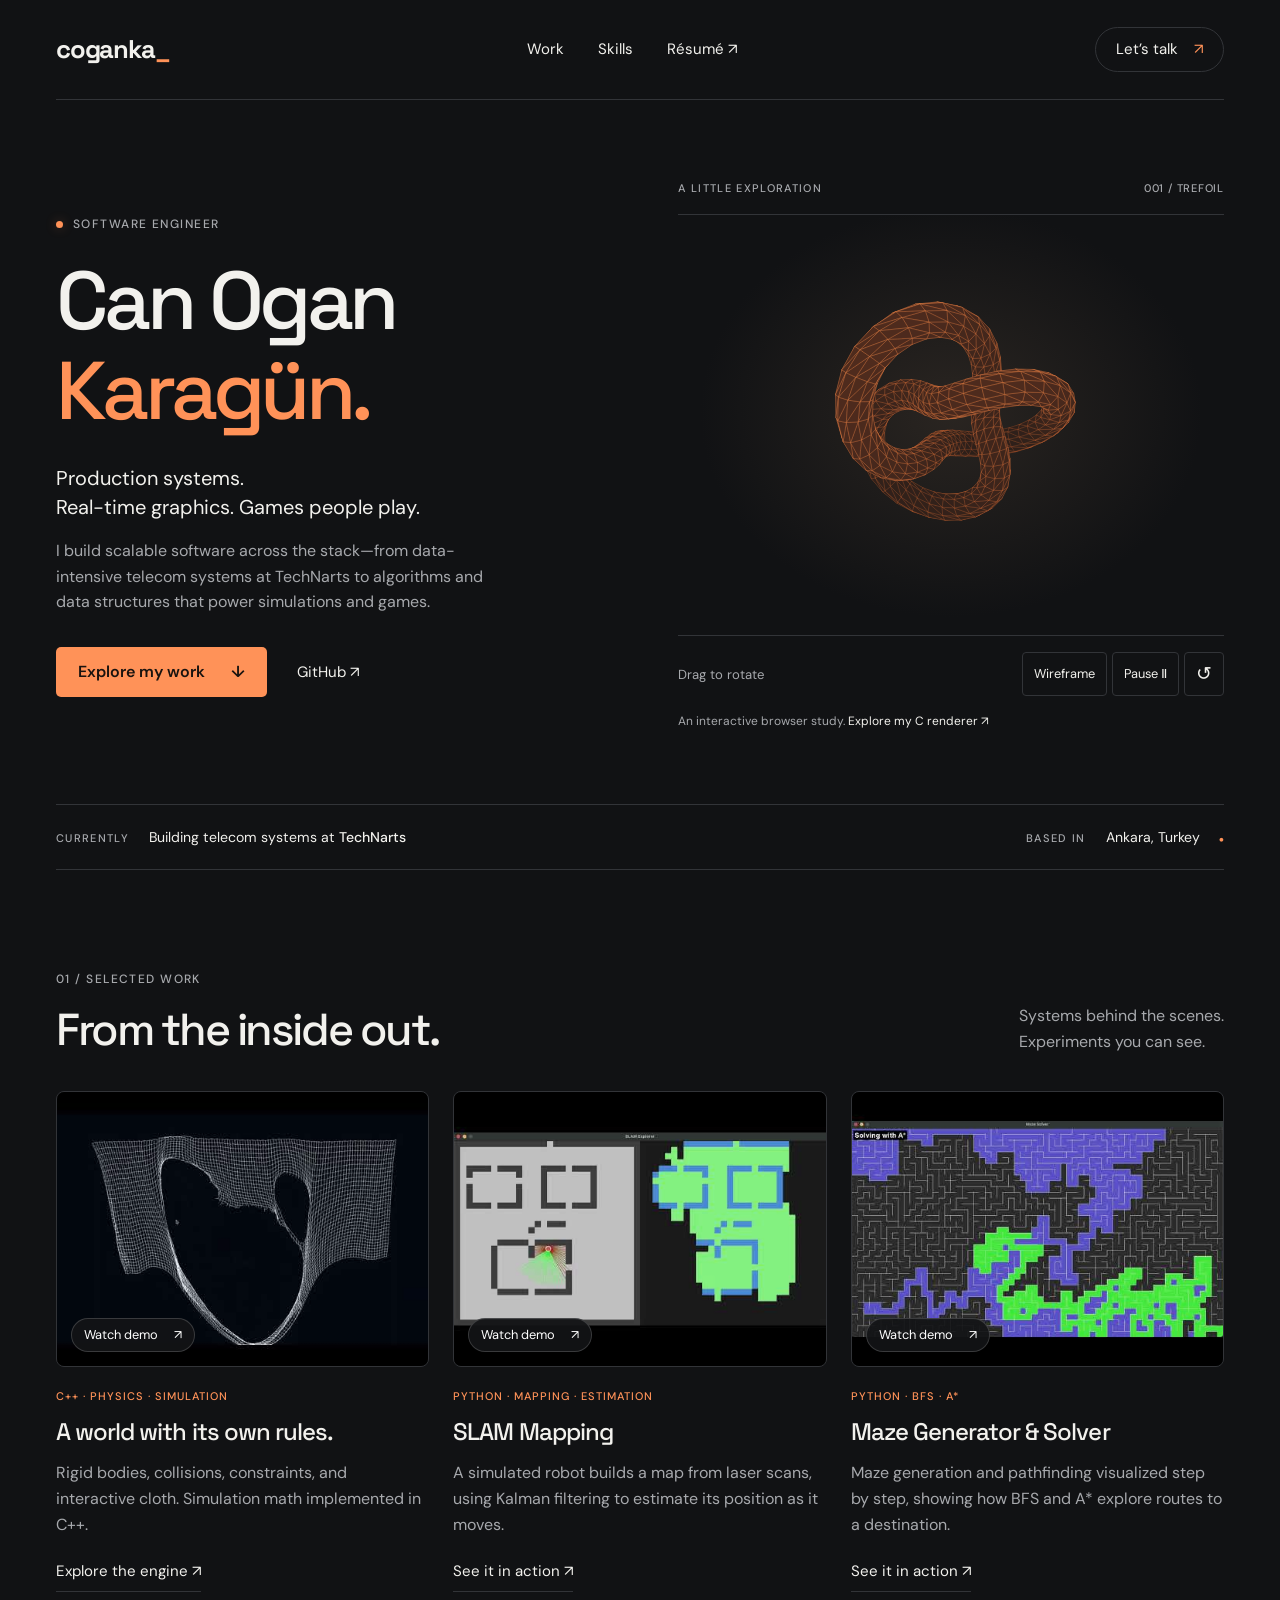
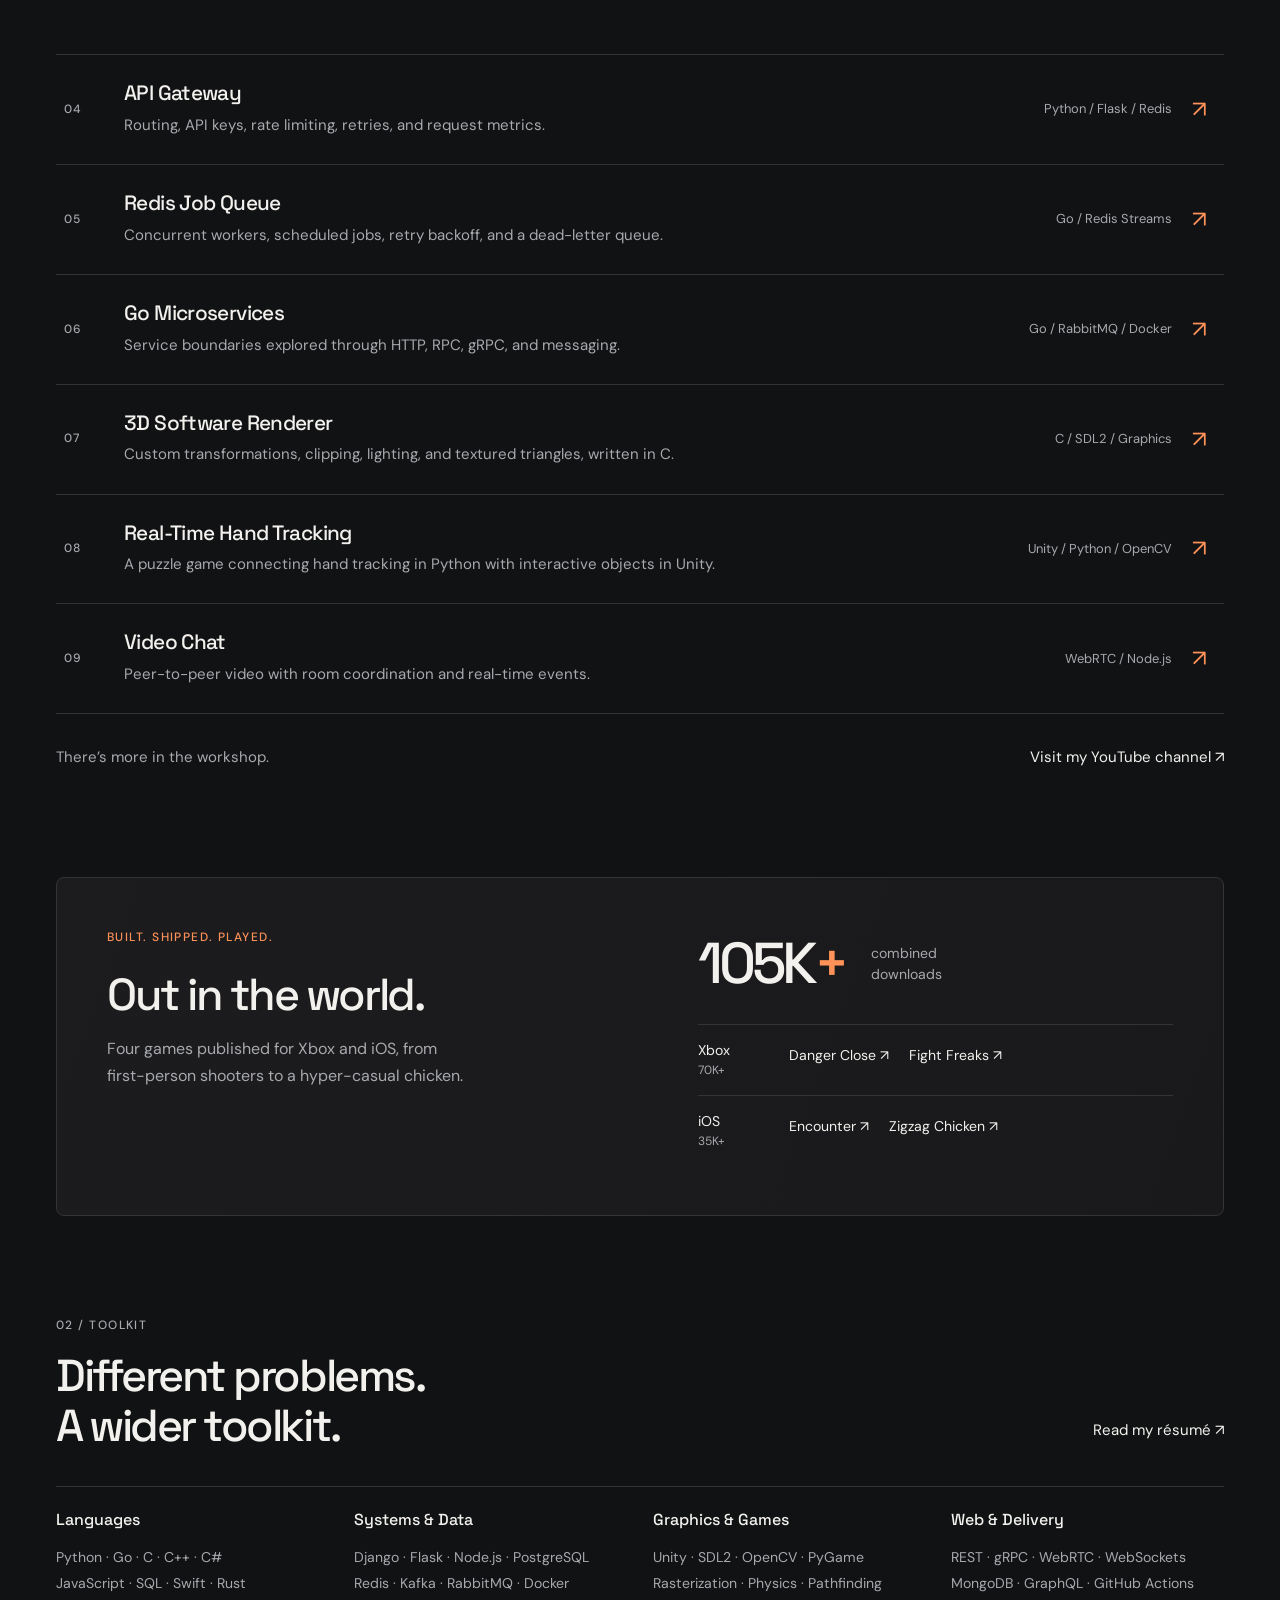
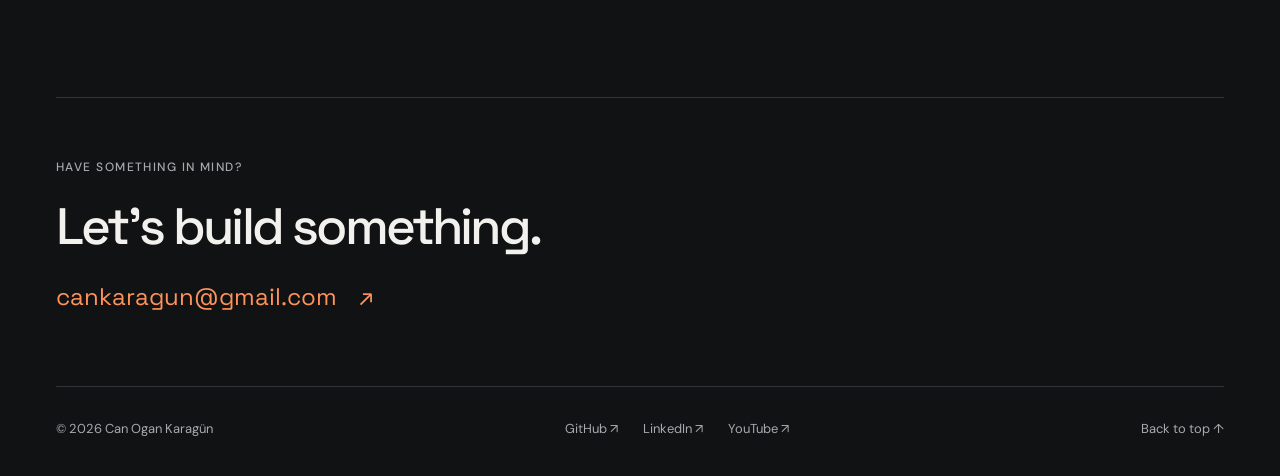
==== index.html @ 2cac4d07 "Refine introduction and feature physics, mapping and pathfinding" ====
<!doctype html>
<html lang="en">
  <head>
    <meta charset="UTF-8" />
    <meta name="viewport" content="width=device-width, initial-scale=1" />
    <meta name="theme-color" content="#111214" />
    <title>Can Ogan Karagün — Software Engineer</title>
    <meta
      name="description"
      content="Can Ogan Karagün. Software engineer building telecom systems, graphics engines, real-time simulations, and games for Xbox and iOS."
    />
    <link rel="icon" type="image/svg+xml" href="assets/favicon.svg" />
    <link rel="preconnect" href="https://fonts.googleapis.com" />
    <link rel="preconnect" href="https://fonts.gstatic.com" crossorigin />
    <link
      href="https://fonts.googleapis.com/css2?family=DM+Sans:wght@400;500;600;700&family=Space+Grotesk:wght@400;500;600;700&display=swap"
      rel="stylesheet"
    />
    <link rel="stylesheet" href="style.css" />
    <script src="script.js" defer></script>
  </head>
  <body>
    <a class="skip" href="#main">Skip to content</a>
    <header class="header wrap">
      <a class="wordmark" href="#home-section" aria-label="Can Karagün home"
        >coganka<span>_</span></a
      >
      <nav aria-label="Main navigation">
        <a href="#projects-section">Work</a><a href="#skills-section">Skills</a
        ><a href="assets/CanKaragun_CV.pdf" target="_blank" rel="noopener"
          >Résumé <span aria-hidden="true">↗</span></a
        >
      </nav>
      <a class="header-contact" href="mailto:cankaragun@gmail.com"
        >Let’s talk <span aria-hidden="true">↗</span></a
      >
    </header>
    <main id="main">
      <section class="hero wrap" id="home-section" aria-labelledby="hero-title">
        <div class="hero-copy">
          <p class="eyebrow">
            <span class="signal" aria-hidden="true"></span> SOFTWARE ENGINEER
          </p>
          <h1 id="hero-title">Can Ogan<br /><span>Karagün.</span></h1>
          <p class="hero-lead">
            Production systems.<br />Real-time graphics. Games people play.
          </p>
          <p class="hero-description">
            I build scalable software across the stack—from data-intensive
            telecom systems at TechNarts to algorithms and data structures that
            power simulations and games.
          </p>
          <div class="hero-actions">
            <a class="button primary" href="#projects-section"
              >Explore my work <span aria-hidden="true">↓</span></a
            ><a
              class="text-link"
              href="https://github.com/coganka"
              target="_blank"
              rel="noopener"
              >GitHub <span aria-hidden="true">↗</span></a
            >
          </div>
        </div>
        <div class="scene-panel">
          <div class="scene-top">
            <span class="eyebrow">A LITTLE EXPLORATION</span
            ><span class="scene-id">001 / TREFOIL</span>
          </div>
          <div class="canvas-shell">
            <canvas
              id="scene"
              tabindex="0"
              aria-label="Interactive 3D trefoil knot. Drag horizontally or use arrow keys to rotate. Use the buttons below to change rendering or pause animation."
              >A 3D trefoil knot study. Explore the graphics project below to
              see my C renderer.</canvas
            >
          </div>
          <div class="scene-bottom">
            <span id="scene-help">Drag to rotate</span>
            <div class="scene-controls">
              <button type="button" id="mode" aria-pressed="false">
                Wireframe</button
              ><button type="button" id="motion" aria-pressed="false">
                Pause <span aria-hidden="true">Ⅱ</span></button
              ><button type="button" id="reset" aria-label="Reset 3D view">
                ↺
              </button>
            </div>
          </div>
          <p class="scene-caption">
            An interactive browser study.
            <a
              href="https://github.com/coganka/3d-rasterizer"
              target="_blank"
              rel="noopener"
              >Explore my C renderer ↗</a
            >
          </p>
        </div>
      </section>
      <div class="context-strip wrap">
        <p>
          <span class="small-label">CURRENTLY</span> Building telecom systems at
          <strong>TechNarts</strong>
        </p>
        <p>
          <span class="small-label">BASED IN</span> Ankara, Turkey
          <span class="orange-dot" aria-hidden="true">●</span>
        </p>
      </div>
      <section
        class="work wrap"
        id="projects-section"
        aria-labelledby="work-title"
      >
        <div class="section-heading">
          <div>
            <p class="eyebrow">01 / SELECTED WORK</p>
            <h2 id="work-title">From the inside out.</h2>
          </div>
          <p>Systems behind the scenes.<br />Experiments you can see.</p>
        </div>
        <div class="featured-grid">
          <article class="feature-card">
            <a
              class="project-image"
              href="https://www.youtube.com/watch?v=GAgbqJkpl2k"
              target="_blank"
              rel="noopener"
              aria-label="Watch the C++ cloth physics demo"
              ><img
                src="assets/physics.jpg"
                width="480"
                height="360"
                alt="A cloth grid in the C++ physics simulation"
                loading="lazy"
              /><span class="watch"
                >Watch demo <span aria-hidden="true">↗</span></span
              ></a
            >
            <div class="card-copy">
              <p class="tagline">C++ · PHYSICS · SIMULATION</p>
              <h3>A world with its own rules.</h3>
              <p>
                Rigid bodies, collisions, constraints, and interactive cloth.
                Simulation math implemented in C++.
              </p>
              <a
                class="text-link"
                href="https://github.com/coganka/2d-physics-engine"
                target="_blank"
                rel="noopener"
                >Explore the engine <span aria-hidden="true">↗</span></a
              >
            </div>
          </article>
          <article class="feature-card">
            <a
              class="project-image"
              href="https://www.youtube.com/watch?v=14Rnpu9-YWk"
              target="_blank"
              rel="noopener"
              aria-label="Watch the SLAM Mapping demo"
              ><img
                src="assets/slam.jpg"
                width="480"
                height="360"
                alt="Robot mapping simulation with laser scans"
                loading="lazy"
              /><span class="watch"
                >Watch demo <span aria-hidden="true">↗</span></span
              ></a
            >
            <div class="card-copy">
              <p class="tagline">PYTHON · MAPPING · ESTIMATION</p>
              <h3>SLAM Mapping</h3>
              <p>
                A simulated robot builds a map from laser scans, using Kalman
                filtering to estimate its position as it moves.
              </p>
              <a
                class="text-link"
                href="https://www.youtube.com/watch?v=14Rnpu9-YWk"
                target="_blank"
                rel="noopener"
                >See it in action <span aria-hidden="true">↗</span></a
              >
            </div>
          </article>
          <article class="feature-card">
            <a
              class="project-image"
              href="https://www.youtube.com/watch?v=XzWBMnbiCw0"
              target="_blank"
              rel="noopener"
              aria-label="Watch the Maze Generator & Solver demo"
              ><img
                src="assets/maze.jpg"
                width="480"
                height="360"
                alt="Maze generation and pathfinding visualization"
                loading="lazy"
              /><span class="watch"
                >Watch demo <span aria-hidden="true">↗</span></span
              ></a
            >
            <div class="card-copy">
              <p class="tagline">PYTHON · BFS · A*</p>
              <h3>Maze Generator & Solver</h3>
              <p>
                Maze generation and pathfinding visualized step by step, showing
                how BFS and A* explore routes to a destination.
              </p>
              <a
                class="text-link"
                href="https://www.youtube.com/watch?v=XzWBMnbiCw0"
                target="_blank"
                rel="noopener"
                >See it in action <span aria-hidden="true">↗</span></a
              >
            </div>
          </article>
        </div>
        <div class="project-list" aria-label="More selected projects">
          <a
            class="project-row"
            href="https://github.com/coganka/api-gateway"
            target="_blank"
            rel="noopener"
            ><span class="row-number">04</span>
            <div>
              <h3>API Gateway</h3>
              <p>
                Routing, API keys, rate limiting, retries, and request metrics.
              </p>
            </div>
            <span class="row-stack">Python / Flask / Redis</span
            ><span class="row-arrow" aria-hidden="true">↗</span></a
          >
          <a
            class="project-row"
            href="https://github.com/coganka/go-redis-job-queue"
            target="_blank"
            rel="noopener"
            ><span class="row-number">05</span>
            <div>
              <h3>Redis Job Queue</h3>
              <p>
                Concurrent workers, scheduled jobs, retry backoff, and a
                dead-letter queue.
              </p>
            </div>
            <span class="row-stack">Go / Redis Streams</span
            ><span class="row-arrow" aria-hidden="true">↗</span></a
          >
          <a
            class="project-row"
            href="https://github.com/coganka/go-microservices"
            target="_blank"
            rel="noopener"
            ><span class="row-number">06</span>
            <div>
              <h3>Go Microservices</h3>
              <p>
                Service boundaries explored through HTTP, RPC, gRPC, and
                messaging.
              </p>
            </div>
            <span class="row-stack">Go / RabbitMQ / Docker</span
            ><span class="row-arrow" aria-hidden="true">↗</span></a
          >
          <a
            class="project-row"
            href="https://github.com/coganka/3d-rasterizer"
            target="_blank"
            rel="noopener"
            ><span class="row-number">07</span>
            <div>
              <h3>3D Software Renderer</h3>
              <p>
                Custom transformations, clipping, lighting, and textured
                triangles, written in C.
              </p>
            </div>
            <span class="row-stack">C / SDL2 / Graphics</span
            ><span class="row-arrow" aria-hidden="true">↗</span></a
          >
          <a
            class="project-row"
            href="https://www.youtube.com/watch?v=EZasiB3-hBo"
            target="_blank"
            rel="noopener"
            ><span class="row-number">08</span>
            <div>
              <h3>Real-Time Hand Tracking</h3>
              <p>
                A puzzle game connecting hand tracking in Python with
                interactive objects in Unity.
              </p>
            </div>
            <span class="row-stack">Unity / Python / OpenCV</span
            ><span class="row-arrow" aria-hidden="true">↗</span></a
          >
          <a
            class="project-row"
            href="https://github.com/coganka/videoCall"
            target="_blank"
            rel="noopener"
            ><span class="row-number">09</span>
            <div>
              <h3>Video Chat</h3>
              <p>
                Peer-to-peer video with room coordination and real-time events.
              </p>
            </div>
            <span class="row-stack">WebRTC / Node.js</span
            ><span class="row-arrow" aria-hidden="true">↗</span></a
          >
        </div>
        <div class="more-work">
          <span>There’s more in the workshop.</span
          ><a
            class="text-link"
            href="https://www.youtube.com/@coganka"
            target="_blank"
            rel="noopener"
            >Visit my YouTube channel ↗</a
          >
        </div>
      </section>
      <section class="games wrap" aria-labelledby="games-title">
        <div class="games-intro">
          <p class="eyebrow">BUILT. SHIPPED. PLAYED.</p>
          <h2 id="games-title">Out in the world.</h2>
          <p>
            Four games published for Xbox and iOS, from first-person shooters to
            a hyper-casual chicken.
          </p>
        </div>
        <div class="games-details">
          <div class="game-stat">
            <strong>105K<span>+</span></strong>
            <p>combined downloads</p>
          </div>
          <div class="game-platform">
            <span>Xbox <small>70K+</small></span>
            <div>
              <a
                href="https://www.xbox.com/en-US/games/store/danger-close/9n1759sv0435"
                target="_blank"
                rel="noopener"
                >Danger Close ↗</a
              ><a
                href="https://www.xbox.com/en-US/games/store/fight-freaks/9mw7d2whrsbg"
                target="_blank"
                rel="noopener"
                >Fight Freaks ↗</a
              >
            </div>
          </div>
          <div class="game-platform">
            <span>iOS <small>35K+</small></span>
            <div>
              <a
                href="https://apps.apple.com/us/app/encounter-lite/id1614829003"
                target="_blank"
                rel="noopener"
                >Encounter ↗</a
              ><a
                href="https://apps.apple.com/us/app/zigzag-chicken/id1613951460"
                target="_blank"
                rel="noopener"
                >Zigzag Chicken ↗</a
              >
            </div>
          </div>
        </div>
      </section>
      <section
        class="skills wrap"
        id="skills-section"
        aria-labelledby="skills-title"
      >
        <div class="section-heading">
          <div>
            <p class="eyebrow">02 / TOOLKIT</p>
            <h2 id="skills-title">Different problems.<br />A wider toolkit.</h2>
          </div>
          <a
            class="text-link"
            href="assets/CanKaragun_CV.pdf"
            target="_blank"
            rel="noopener"
            >Read my résumé ↗</a
          >
        </div>
        <div class="skills-grid">
          <div>
            <h3>Languages</h3>
            <p>
              Python · Go · C · C++ · C#<br />JavaScript · SQL · Swift · Rust
            </p>
          </div>
          <div>
            <h3>Systems & Data</h3>
            <p>
              Django · Flask · Node.js · PostgreSQL<br />Redis · Kafka ·
              RabbitMQ · Docker
            </p>
          </div>
          <div>
            <h3>Graphics & Games</h3>
            <p>
              Unity · SDL2 · OpenCV · PyGame<br />Rasterization · Physics ·
              Pathfinding
            </p>
          </div>
          <div>
            <h3>Web & Delivery</h3>
            <p>
              REST · gRPC · WebRTC · WebSockets<br />MongoDB · GraphQL · GitHub
              Actions
            </p>
          </div>
        </div>
      </section>
    </main>
    <footer class="footer wrap" id="contact">
      <div>
        <p class="eyebrow">HAVE SOMETHING IN MIND?</p>
        <h2>Let’s build something.</h2>
        <a class="email-link" href="mailto:cankaragun@gmail.com"
          >cankaragun@gmail.com <span aria-hidden="true">↗</span></a
        >
      </div>
      <div class="footer-bottom">
        <span>© 2026 Can Ogan Karagün</span>
        <div>
          <a href="https://github.com/coganka" target="_blank" rel="noopener"
            >GitHub ↗</a
          ><a
            href="https://linkedin.com/in/canogankaragun"
            target="_blank"
            rel="noopener"
            >LinkedIn ↗</a
          ><a
            href="https://www.youtube.com/@coganka"
            target="_blank"
            rel="noopener"
            >YouTube ↗</a
          >
        </div>
        <a href="#home-section">Back to top ↑</a>
      </div>
    </footer>
  </body>
</html>
---- style.css ----
:root {
  --bg: #111214;
  --surface: #191b1e;
  --text: #f2f1ed;
  --muted: #a7a9ad;
  --accent: #ff9258;
  --line: #323438;
  --radius: 8px;
  color-scheme: dark;
  font-size: 16px;
}
* {
  box-sizing: border-box;
}
html {
  scroll-behavior: smooth;
  scroll-padding-top: 30px;
}
body {
  margin: 0;
  background: var(--bg);
  color: var(--text);
  font-family: "DM Sans", sans-serif;
  font-size: 1rem;
  line-height: 1.6;
}
a {
  color: inherit;
  text-decoration: none;
}
button {
  font: inherit;
}
a,
button {
  -webkit-tap-highlight-color: transparent;
}
button,
a {
  touch-action: manipulation;
}
a:focus-visible,
button:focus-visible,
canvas:focus-visible {
  outline: 2px solid var(--accent);
  outline-offset: 6px;
}
::selection {
  background: var(--accent);
  color: var(--bg);
}
.wrap {
  width: min(1280px, calc(100% - 112px));
  margin-inline: auto;
}
.header {
  height: 100px;
  display: flex;
  align-items: center;
  justify-content: space-between;
  border-bottom: 1px solid var(--line);
  gap: 24px;
}
.wordmark {
  font-family: "Space Grotesk", sans-serif;
  font-size: 1.6rem;
  font-weight: 700;
  letter-spacing: -1.2px;
}
.wordmark span {
  color: var(--accent);
}
nav {
  display: flex;
  gap: 34px;
}
nav a,
.header-contact {
  font-size: 0.94rem;
}
.header-contact {
  border: 1px solid var(--line);
  border-radius: 30px;
  padding: 9px 20px;
}
.header-contact span {
  color: var(--accent);
  margin-left: 12px;
}
nav a:hover,
.text-link:hover,
.footer a:hover {
  color: var(--accent);
}
.skip {
  position: absolute;
  top: -100px;
  left: 20px;
  z-index: 10;
  background: var(--text);
  color: var(--bg);
  padding: 12px;
}
.skip:focus {
  top: 12px;
}
.hero {
  display: grid;
  grid-template-columns: 1fr 1fr;
  gap: clamp(32px, 6vw, 96px);
  align-items: center;
  padding-block: 80px 72px;
}
.eyebrow,
.small-label,
.tagline,
.row-number,
.scene-id {
  font-size: 0.75rem;
  letter-spacing: 0.12em;
  font-weight: 500;
}
.eyebrow {
  color: var(--muted);
  margin: 0 0 22px;
  display: flex;
  align-items: center;
  gap: 10px;
}
.signal {
  width: 7px;
  height: 7px;
  border-radius: 50%;
  background: var(--accent);
  box-shadow: 0 0 12px #ff92584d;
}
h1,
h2,
h3 {
  font-family: "Space Grotesk", sans-serif;
  font-weight: 500;
  line-height: 1.1;
  letter-spacing: -0.055em;
  margin: 0;
}
h1 {
  font-size: clamp(3.7rem, 6.4vw, 6.1rem);
}
h1 span {
  color: var(--accent);
}
.hero-lead {
  font-size: 1.25rem;
  line-height: 1.45;
  margin: 28px 0 16px;
}
.hero-description {
  color: var(--muted);
  max-width: 440px;
  font-size: 1rem;
  margin: 0;
}
.hero-actions {
  display: flex;
  align-items: center;
  gap: 30px;
  margin-top: 32px;
}
.button {
  display: inline-flex;
  align-items: center;
  justify-content: center;
  gap: 26px;
  padding: 12px 22px;
  border-radius: 5px;
  font-weight: 600;
}
.primary {
  background: var(--accent);
  color: #19130f;
}
.primary:hover {
  background: #ffaa7d;
}
.text-link {
  font-size: 0.94rem;
  display: inline-block;
  padding-block: 8px;
}
.scene-panel {
  min-width: 0;
  position: relative;
  align-self: center;
}
.scene-top {
  display: flex;
  justify-content: space-between;
  gap: 12px;
  padding-bottom: 16px;
  border-bottom: 1px solid var(--line);
}
.scene-top .eyebrow {
  margin: 0;
  font-size: 0.69rem;
}
.scene-id {
  color: var(--muted);
  font-size: 0.69rem;
  letter-spacing: 0.07em;
}
.canvas-shell {
  height: 420px;
  position: relative;
  background: radial-gradient(ellipse at 50% 47%, #2a2521 0, transparent 65%);
}
canvas {
  display: block;
  width: 100%;
  height: 100%;
  touch-action: pan-y;
  cursor: grab;
}
canvas:active {
  cursor: grabbing;
}
.scene-bottom {
  display: flex;
  align-items: center;
  justify-content: space-between;
  border-top: 1px solid var(--line);
  padding-top: 16px;
  gap: 8px;
}
.scene-bottom > span {
  font-size: 0.82rem;
  color: var(--muted);
}
.scene-controls {
  display: flex;
  gap: 5px;
}
.scene-controls button {
  min-height: 40px;
  padding: 6px 11px;
  border: 1px solid var(--line);
  background: transparent;
  color: var(--text);
  border-radius: 4px;
  font-size: 0.8rem;
  cursor: pointer;
}
.scene-controls button:hover,
.scene-controls button[aria-pressed="true"] {
  border-color: var(--accent);
  color: var(--accent);
}
.scene-controls #reset {
  font-size: 1.2rem;
  width: 40px;
}
.scene-caption {
  color: var(--muted);
  font-size: 0.75rem;
  margin: 16px 0 0;
}
.scene-caption a {
  color: var(--text);
  white-space: nowrap;
}
.context-strip {
  display: flex;
  align-items: center;
  justify-content: space-between;
  gap: 20px;
  border-top: 1px solid var(--line);
  border-bottom: 1px solid var(--line);
  padding-block: 21px;
}
.context-strip p {
  margin: 0;
  font-size: 0.88rem;
}
.small-label {
  margin-right: 16px;
  font-size: 0.69rem;
  color: var(--muted);
}
.context-strip strong {
  font-weight: 500;
}
.orange-dot {
  font-size: 0.55rem;
  color: var(--accent);
  margin-left: 15px;
}
.work {
  padding-top: 100px;
}
.section-heading {
  display: flex;
  justify-content: space-between;
  align-items: flex-end;
  gap: 30px;
  margin-bottom: 36px;
}
.section-heading .eyebrow {
  margin-bottom: 16px;
}
h2 {
  font-size: clamp(2.2rem, 3.5vw, 3.3rem);
}
.section-heading > p {
  margin: 0;
  color: var(--muted);
  font-size: 1rem;
}
.featured-grid {
  display: grid;
  grid-template-columns: repeat(3, minmax(0, 1fr));
  gap: 24px;
}
.feature-card {
  min-width: 0;
}
.project-image {
  display: block;
  aspect-ratio: 1.35;
  background: #1b1d20;
  overflow: hidden;
  position: relative;
  border: 1px solid var(--line);
  border-radius: var(--radius);
}
.project-image img {
  width: 100%;
  height: 100%;
  object-fit: cover;
  display: block;
  transition: transform 0.5s;
  filter: saturate(0.7);
}
.project-image:hover img {
  transform: scale(1.04);
  filter: saturate(1);
}
.watch {
  position: absolute;
  bottom: 14px;
  left: 14px;
  padding: 6px 12px;
  font-size: 0.8rem;
  border-radius: 20px;
  background: #131416e8;
  border: 1px solid #ffffff2b;
  color: #fff;
  display: flex;
  gap: 16px;
}
.card-copy {
  padding-top: 21px;
}
.tagline {
  font-size: 0.69rem;
  color: var(--accent);
  margin: 0 0 12px;
  letter-spacing: 0.09em;
}
.card-copy h3 {
  font-size: 1.5rem;
  line-height: 1.2;
  letter-spacing: -0.04em;
}
.card-copy > p:not(.tagline) {
  font-size: 1rem;
  color: var(--muted);
  line-height: 1.65;
  margin: 13px 0 12px;
}
.card-copy .text-link {
  border-bottom: 1px solid var(--line);
}
.project-list {
  margin-top: 62px;
  border-top: 1px solid var(--line);
}
.project-row {
  display: grid;
  grid-template-columns: 40px 1fr 200px 24px;
  align-items: center;
  gap: 20px;
  padding: 27px 8px;
  border-bottom: 1px solid var(--line);
  transition: background 0.2s;
}
.project-row:hover {
  background: #ffffff04;
}
.row-number {
  color: var(--muted);
  font-size: 0.75rem;
}
.project-row h3 {
  font-size: 1.3rem;
  letter-spacing: -0.03em;
}
.project-row p {
  margin: 8px 0 0;
  color: var(--muted);
  font-size: 0.94rem;
}
.row-stack {
  font-size: 0.81rem;
  color: var(--muted);
  text-align: right;
}
.row-arrow {
  font-size: 1.45rem;
  color: var(--accent);
  transition: transform 0.2s;
}
.project-row:hover .row-arrow {
  transform: translate(3px, -3px);
}
.more-work {
  display: flex;
  justify-content: space-between;
  gap: 20px;
  align-items: center;
  margin-top: 23px;
  color: var(--muted);
  font-size: 0.94rem;
}
.more-work a {
  color: var(--text);
}
.games {
  margin-top: 100px;
  padding: 50px;
  display: grid;
  grid-template-columns: 1fr 1fr;
  gap: clamp(32px, 9vw, 140px);
  border: 1px solid var(--line);
  border-radius: 8px;
  background: linear-gradient(110deg, #1c1c1e, #19191b);
}
.games-intro .eyebrow {
  color: var(--accent);
}
.games-intro p:last-child {
  max-width: 360px;
  color: var(--muted);
  font-size: 1rem;
  line-height: 1.7;
}
.game-stat {
  display: flex;
  align-items: center;
  gap: 25px;
  padding-bottom: 25px;
}
.game-stat strong {
  font-family: "Space Grotesk", sans-serif;
  font-size: 3.6rem;
  font-weight: 500;
  line-height: 1;
  letter-spacing: -0.07em;
}
.game-stat strong span {
  color: var(--accent);
}
.game-stat p {
  color: var(--muted);
  font-size: 0.88rem;
  max-width: 100px;
  line-height: 1.5;
}
.game-platform {
  border-top: 1px solid var(--line);
  padding-block: 14px;
  display: flex;
  align-items: flex-start;
  gap: 26px;
}
.game-platform > span {
  font-size: 0.88rem;
  min-width: 65px;
}
.game-platform small {
  display: block;
  color: var(--muted);
  font-size: 0.75rem;
}
.game-platform div {
  display: flex;
  gap: 4px 20px;
  flex-wrap: wrap;
}
.game-platform a {
  font-size: 0.88rem;
  padding-block: 5px;
}
.game-platform a:hover {
  color: var(--accent);
}
.skills {
  padding-block: 100px;
}
.skills-grid {
  display: grid;
  grid-template-columns: repeat(4, 1fr);
  gap: 25px;
  padding-top: 24px;
  border-top: 1px solid var(--line);
}
.skills-grid h3 {
  font-size: 1rem;
  letter-spacing: 0;
  margin-bottom: 15px;
}
.skills-grid p {
  font-size: 0.88rem;
  color: var(--muted);
  line-height: 1.9;
  margin: 0;
}
.footer {
  padding-block: 60px 28px;
  border-top: 1px solid var(--line);
}
.footer h2 {
  font-size: clamp(2.3rem, 4vw, 4rem);
  margin-bottom: 22px;
}
.email-link {
  font-family: "Space Grotesk", sans-serif;
  font-size: clamp(1.1rem, 2vw, 1.5rem);
  color: var(--accent);
  display: inline-flex;
  gap: 22px;
}
.footer-bottom {
  display: flex;
  justify-content: space-between;
  gap: 25px;
  margin-top: 70px;
  border-top: 1px solid var(--line);
  padding-top: 24px;
  color: var(--muted);
  font-size: 0.81rem;
}
.footer-bottom div {
  display: flex;
  gap: 25px;
}
.footer-bottom a {
  padding-block: 8px;
}
.footer-bottom > span {
  padding-top: 8px;
}
@media (min-width: 1500px) {
  .hero {
    padding-block: 100px;
  }
  .canvas-shell {
    height: 460px;
  }
}
@media (max-width: 1050px) {
  .wrap {
    width: calc(100% - 64px);
  }
  .hero {
    gap: 35px;
  }
  .canvas-shell {
    height: 360px;
  }
  .hero h1 {
    font-size: 4rem;
  }
  .scene-top {
    flex-wrap: wrap;
  }
  .featured-grid {
    gap: 18px;
  }
  .card-copy h3 {
    font-size: 1.3rem;
  }
  .project-row {
    grid-template-columns: 28px 1fr 150px 22px;
    gap: 15px;
  }
  .skills-grid {
    grid-template-columns: repeat(2, 1fr);
    gap: 30px;
  }
  .games {
    padding: 32px;
    gap: 40px;
  }
  .context-strip {
    flex-wrap: wrap;
  }
  .scene-bottom {
    align-items: flex-start;
    flex-direction: column;
  }
  .scene-controls {
    align-self: flex-end;
  }
}
@media (max-width: 700px) {
  .wrap {
    width: calc(100% - 40px);
  }
  .header {
    height: 78px;
    gap: 15px;
  }
  .wordmark {
    font-size: 1.3rem;
  }
  nav {
    gap: 17px;
  }
  nav a {
    font-size: 0.88rem;
  }
  .header-contact {
    display: none;
  }
  .hero {
    grid-template-columns: 1fr;
    padding-block: 48px 36px;
    gap: 48px;
  }
  .hero h1 {
    font-size: clamp(3.7rem, 15vw, 5.8rem);
  }
  .hero .eyebrow {
    margin-bottom: 20px;
  }
  .hero-lead {
    font-size: 1.16rem;
    margin-top: 24px;
  }
  .hero-description {
    max-width: 470px;
  }
  .hero-actions {
    margin-top: 25px;
    gap: 26px;
  }
  .canvas-shell {
    height: 310px;
  }
  .scene-top {
    flex-wrap: nowrap;
  }
  .scene-top .eyebrow {
    margin: 0;
    font-size: 0.65rem;
  }
  .scene-id {
    font-size: 0.65rem;
  }
  .scene-bottom {
    flex-direction: row;
    align-items: center;
  }
  .scene-controls button {
    min-height: 44px;
  }
  .scene-caption {
    font-size: 0.75rem;
  }
  .context-strip {
    align-items: flex-start;
    flex-direction: column;
    gap: 8px;
  }
  .small-label {
    display: inline-block;
    min-width: 75px;
    margin-right: 8px;
  }
  .context-strip p {
    font-size: 0.81rem;
  }
  .work {
    padding-top: 66px;
  }
  .section-heading {
    align-items: flex-start;
    flex-direction: column;
    gap: 20px;
    margin-bottom: 30px;
  }
  .section-heading > p br {
    display: none;
  }
  .section-heading .eyebrow {
    font-size: 0.7rem;
  }
  .featured-grid {
    grid-template-columns: 1fr;
    gap: 38px;
  }
  .project-image {
    aspect-ratio: 1.6;
  }
  .card-copy {
    padding-top: 19px;
  }
  .card-copy h3 {
    font-size: 1.55rem;
  }
  .card-copy > p:not(.tagline) {
    margin-block: 12px 5px;
  }
  .project-list {
    margin-top: 42px;
  }
  .project-row {
    grid-template-columns: 23px 1fr 20px;
    gap: 12px;
    padding: 23px 0;
  }
  .project-row h3 {
    font-size: 1.18rem;
  }
  .project-row p {
    font-size: 0.94rem;
  }
  .row-stack {
    display: none;
  }
  .more-work {
    align-items: flex-start;
    flex-direction: column;
    gap: 0;
    font-size: 0.88rem;
  }
  .games {
    margin-top: 60px;
    grid-template-columns: 1fr;
    padding: 26px;
    gap: 18px;
  }
  .game-stat {
    gap: 25px;
    padding-bottom: 16px;
  }
  .game-stat strong {
    font-size: 3.2rem;
  }
  .game-platform {
    gap: 18px;
  }
  .games-intro .eyebrow {
    font-size: 0.69rem;
  }
  .skills {
    padding-block: 66px;
  }
  .skills-grid {
    grid-template-columns: 1fr 1fr;
    gap: 30px 20px;
  }
  .skills-grid p {
    font-size: 0.88rem;
  }
  .skills-grid p br {
    display: none;
  }
  .footer {
    padding-top: 45px;
  }
  .footer-bottom {
    margin-top: 48px;
    flex-wrap: wrap;
    gap: 16px;
  }
  .footer-bottom > span {
    width: 100%;
  }
  .footer-bottom div {
    gap: 22px;
  }
  .footer-bottom > a {
    margin-left: auto;
  }
}
@media (max-width: 360px) {
  nav {
    gap: 12px;
  }
  .wrap {
    width: calc(100% - 32px);
  }
  .scene-bottom {
    flex-wrap: wrap;
  }
  .skills-grid {
    grid-template-columns: 1fr;
  }
  .hero-actions {
    gap: 18px;
  }
  .button {
    padding-inline: 17px;
  }
  .scene-id {
    display: none;
  }
}
@media (prefers-reduced-motion: reduce) {
  html {
    scroll-behavior: auto;
  }
  *,
  *::before,
  *::after {
    transition: none !important;
    animation: none !important;
  }
}
@media print {
  body {
    background: #fff;
    color: #111;
  }
  .scene-panel,
  .header-contact,
  .watch,
  .skip {
    display: none;
  }
  .hero {
    display: block;
  }
  .wrap {
    width: 100%;
  }
  .featured-grid {
    grid-template-columns: repeat(3, 1fr);
  }
  .project-image {
    max-height: 120px;
  }
  .work,
  .skills {
    padding-block: 20px;
  }
  .games {
    margin-top: 20px;
  }
  a {
    color: #111;
  }
}
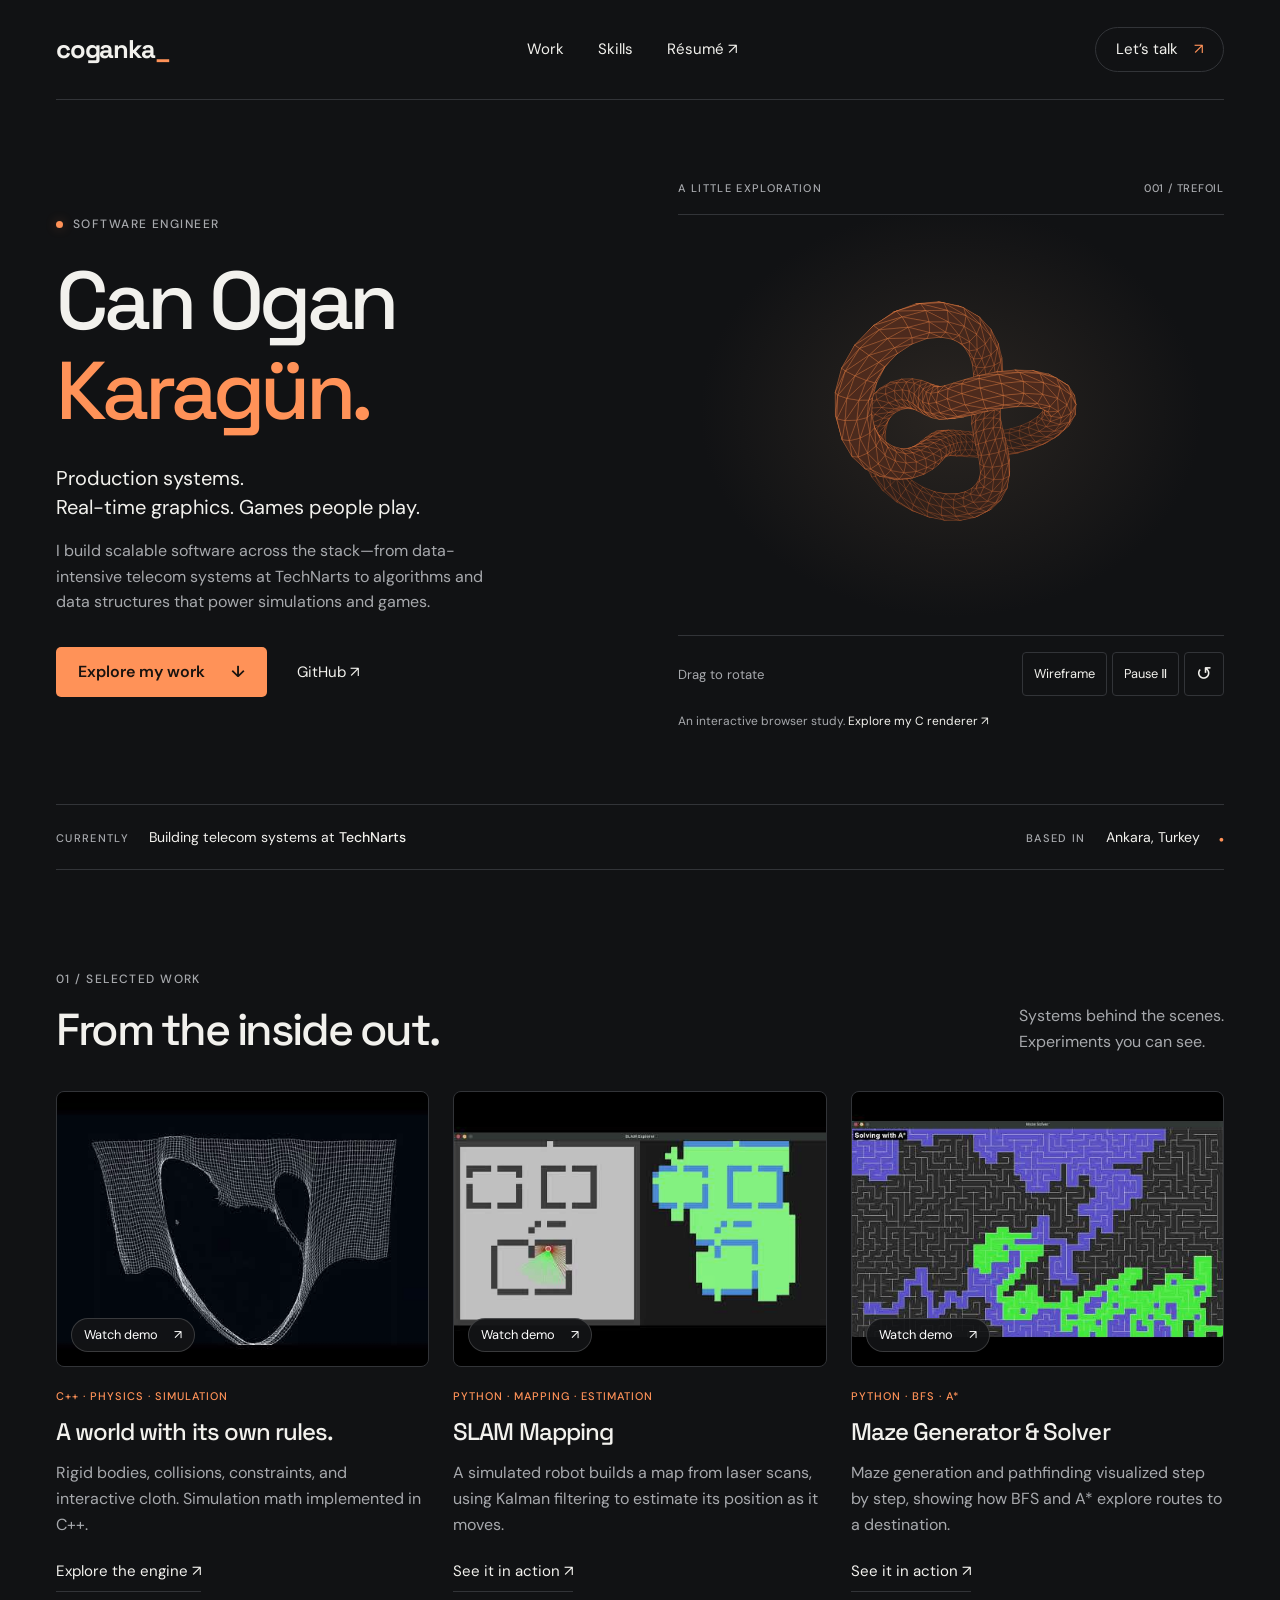
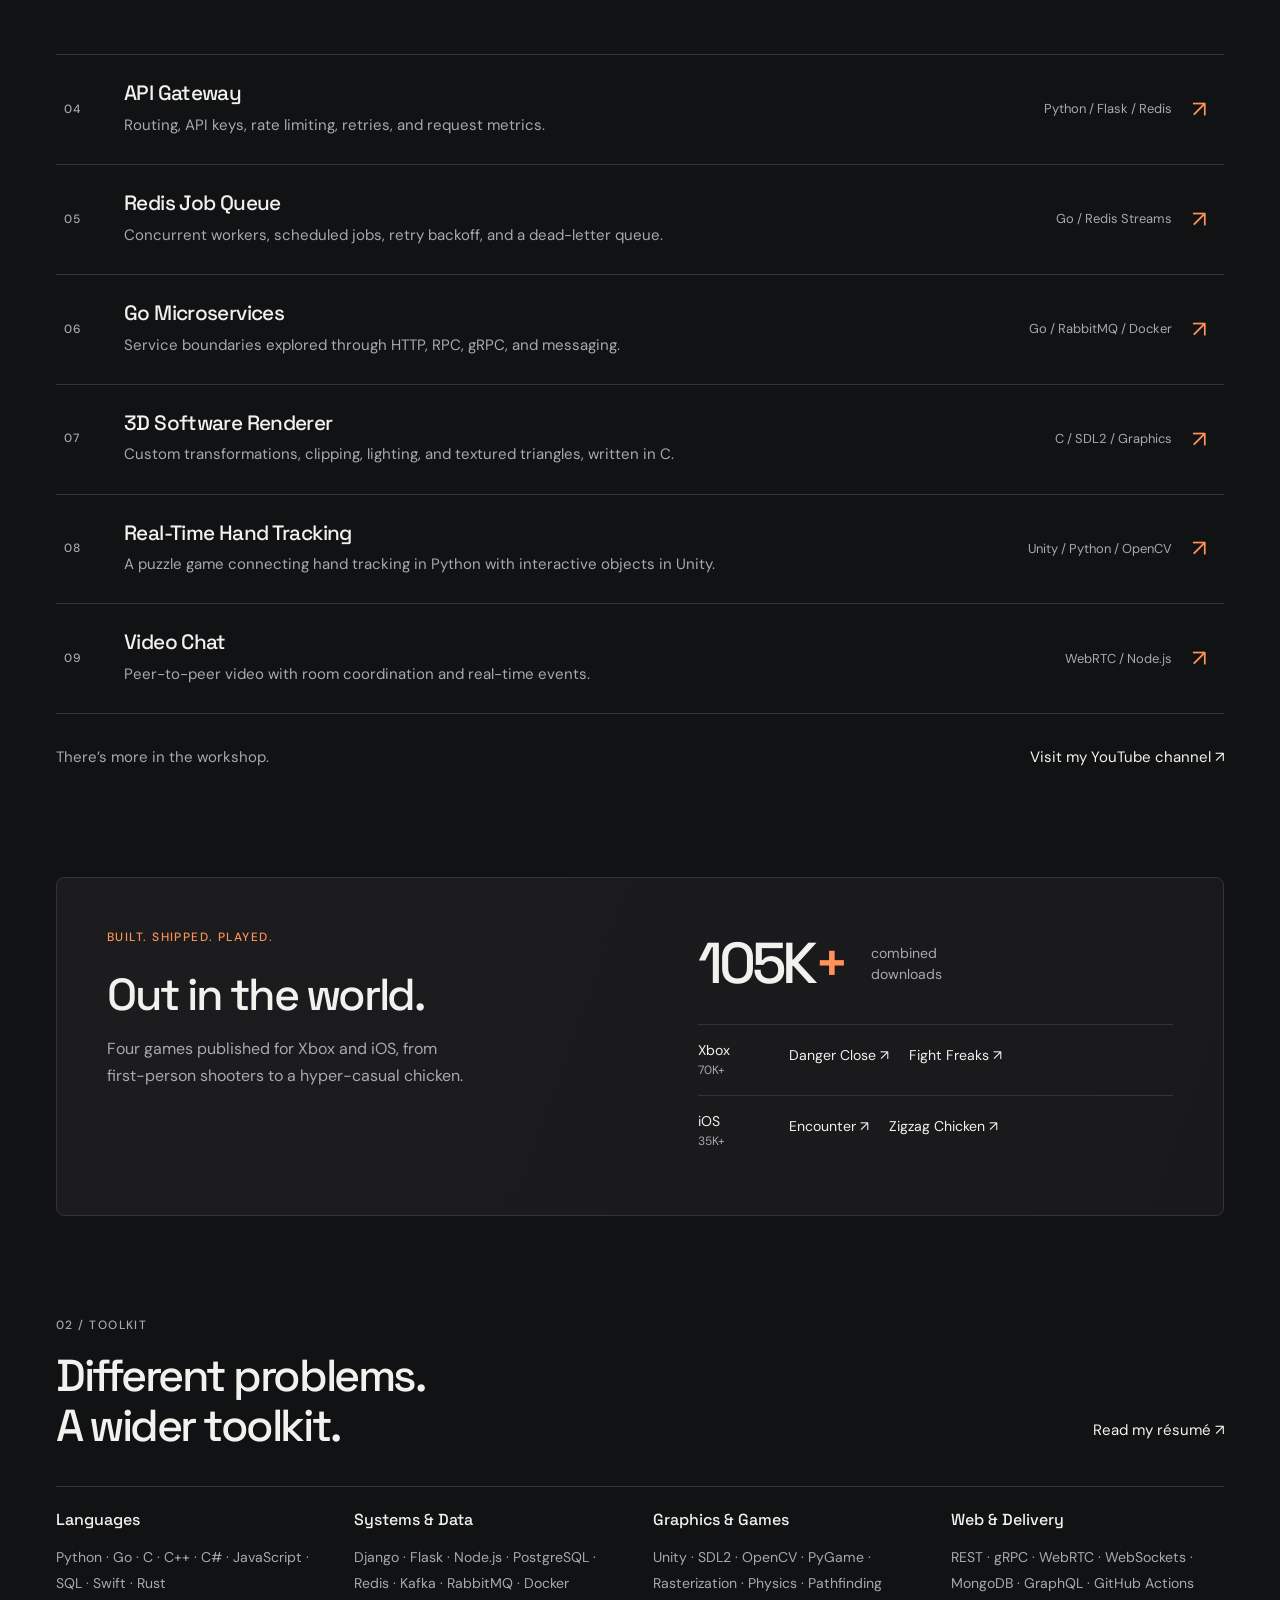
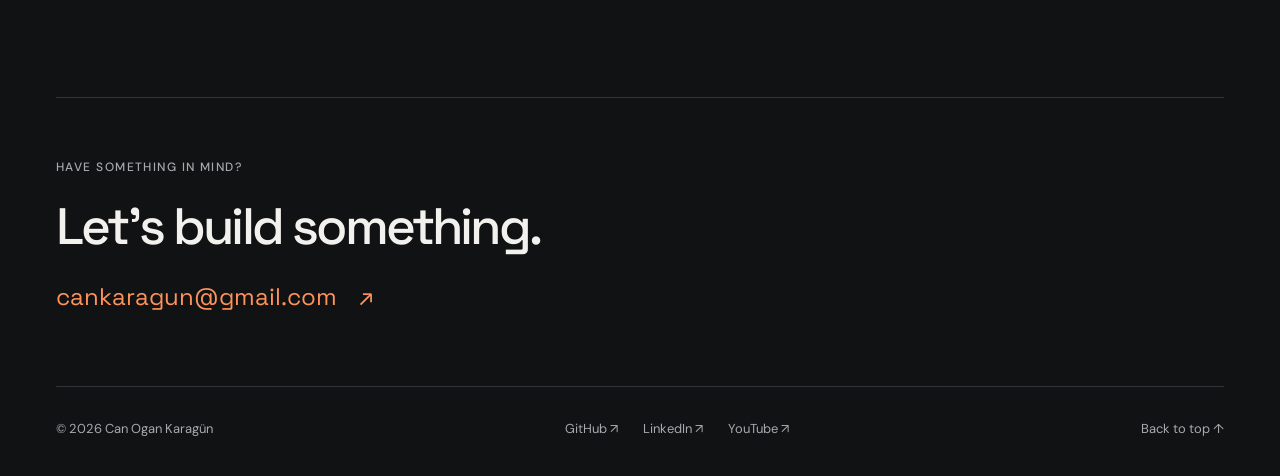
==== commit 96a2a593: "Update resume and fix skill separators on mobile" ====
--- a/index.html
+++ b/index.html
@@ -399,27 +399,27 @@
           <div>
             <h3>Languages</h3>
             <p>
-              Python · Go · C · C++ · C#<br />JavaScript · SQL · Swift · Rust
+              Python · Go · C · C++ · C# · JavaScript · SQL · Swift · Rust
             </p>
           </div>
           <div>
             <h3>Systems & Data</h3>
             <p>
-              Django · Flask · Node.js · PostgreSQL<br />Redis · Kafka ·
+              Django · Flask · Node.js · PostgreSQL · Redis · Kafka ·
               RabbitMQ · Docker
             </p>
           </div>
           <div>
             <h3>Graphics & Games</h3>
             <p>
-              Unity · SDL2 · OpenCV · PyGame<br />Rasterization · Physics ·
+              Unity · SDL2 · OpenCV · PyGame · Rasterization · Physics ·
               Pathfinding
             </p>
           </div>
           <div>
             <h3>Web & Delivery</h3>
             <p>
-              REST · gRPC · WebRTC · WebSockets<br />MongoDB · GraphQL · GitHub
+              REST · gRPC · WebRTC · WebSockets · MongoDB · GraphQL · GitHub
               Actions
             </p>
           </div>
--- a/style.css
+++ b/style.css
@@ -772,9 +772,6 @@
   .skills-grid p {
     font-size: 0.88rem;
   }
-  .skills-grid p br {
-    display: none;
-  }
   .footer {
     padding-top: 45px;
   }
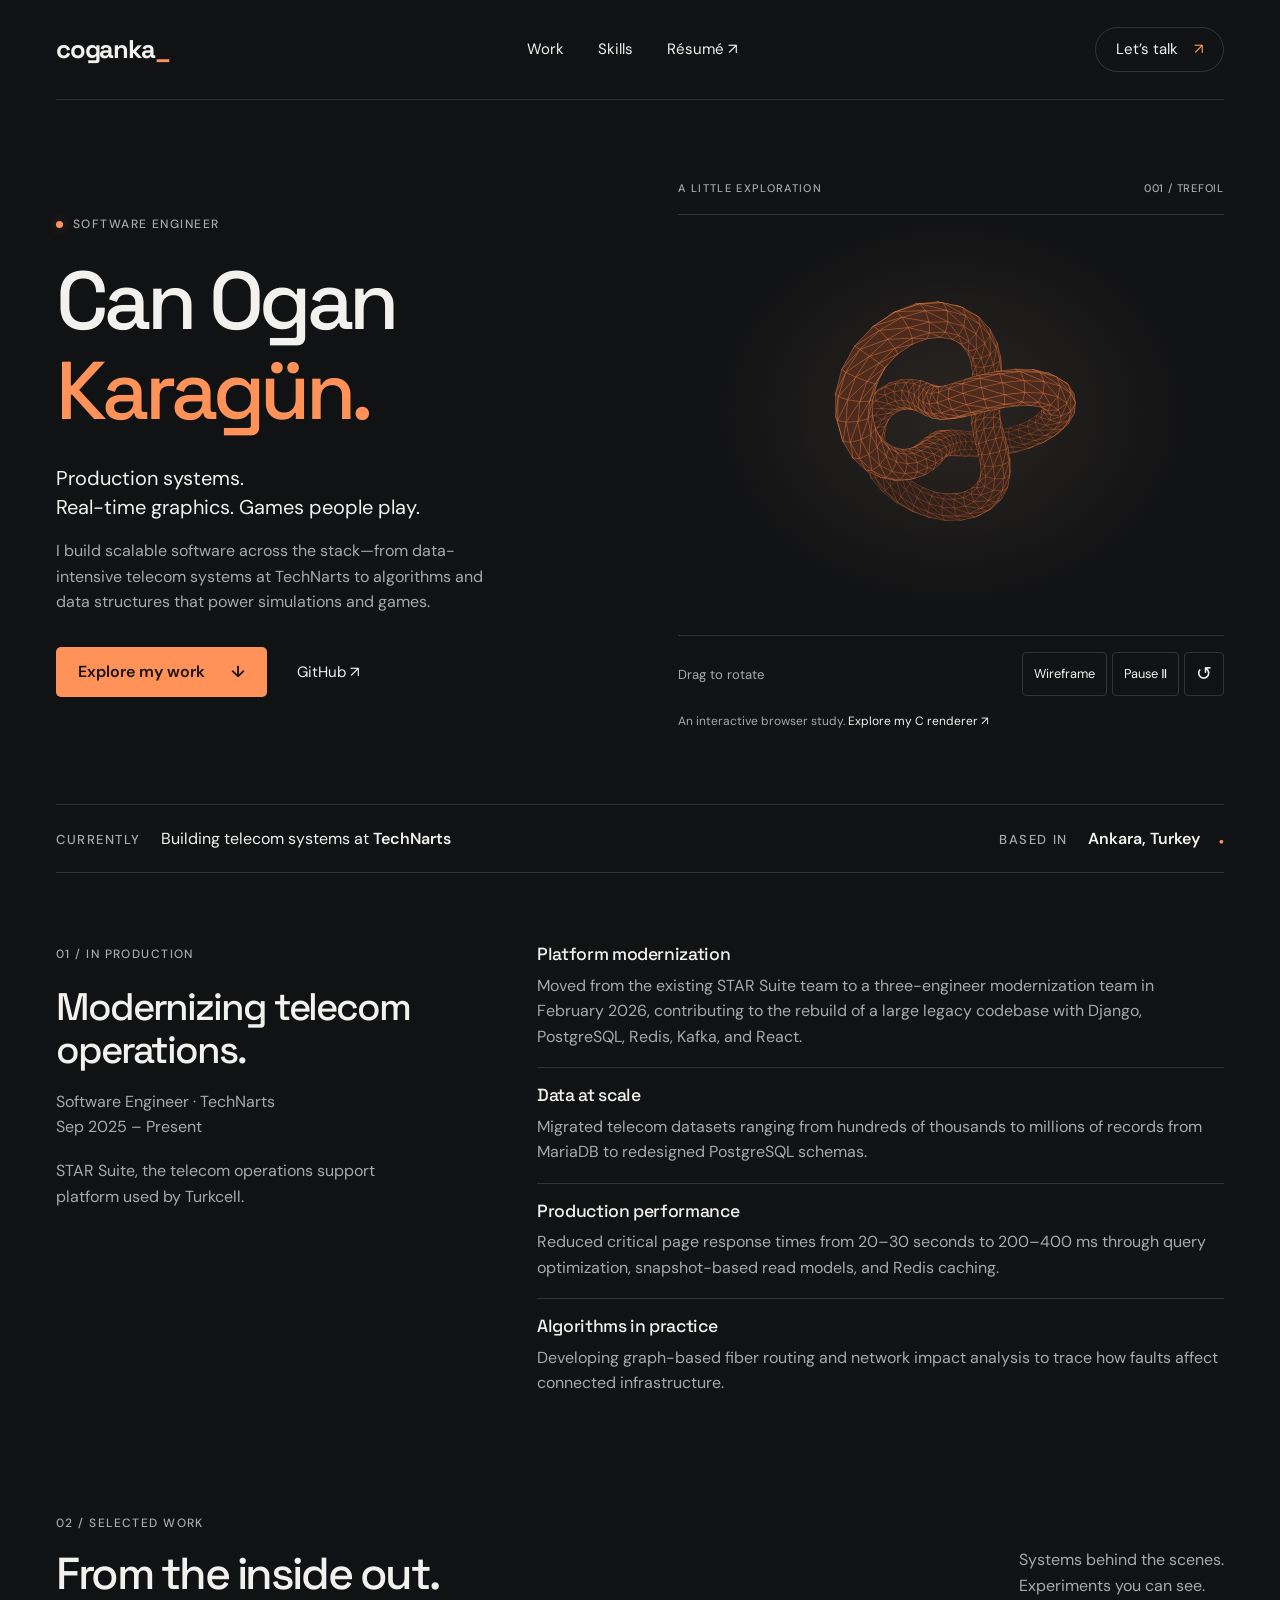
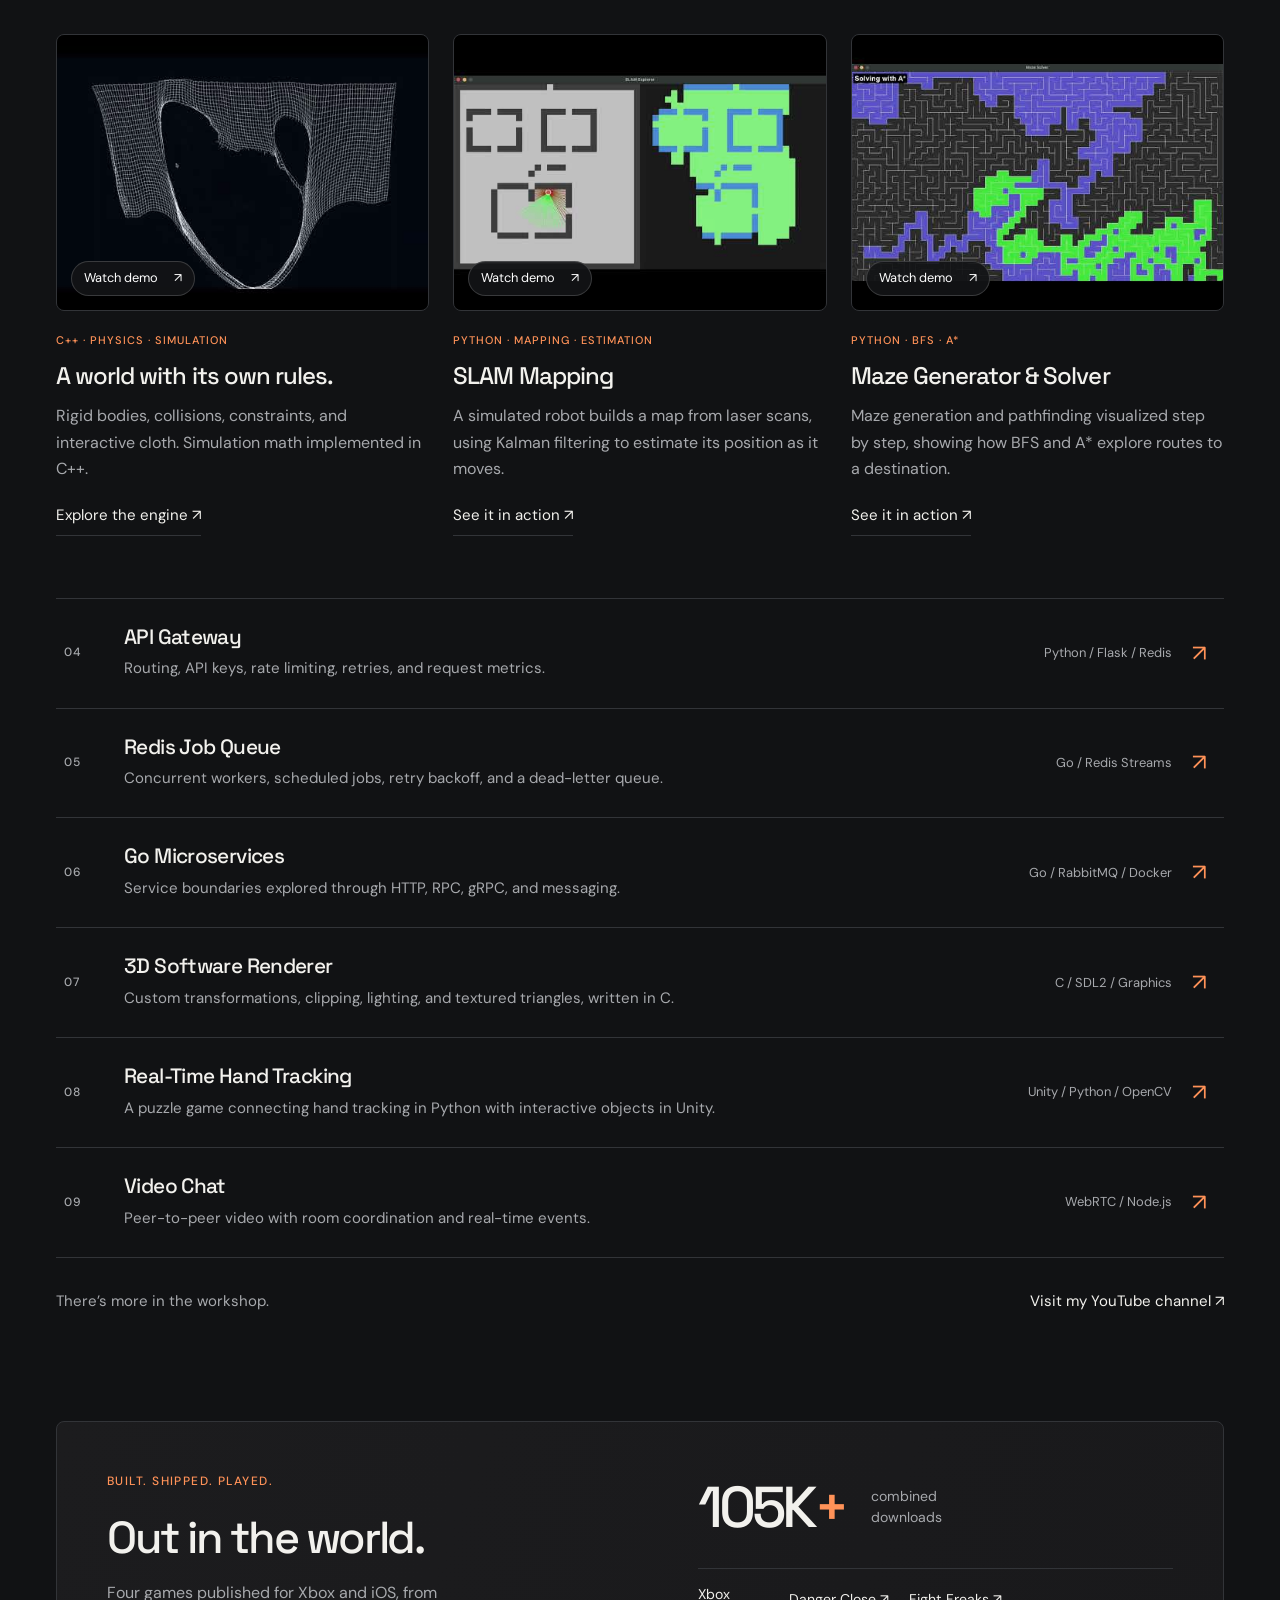
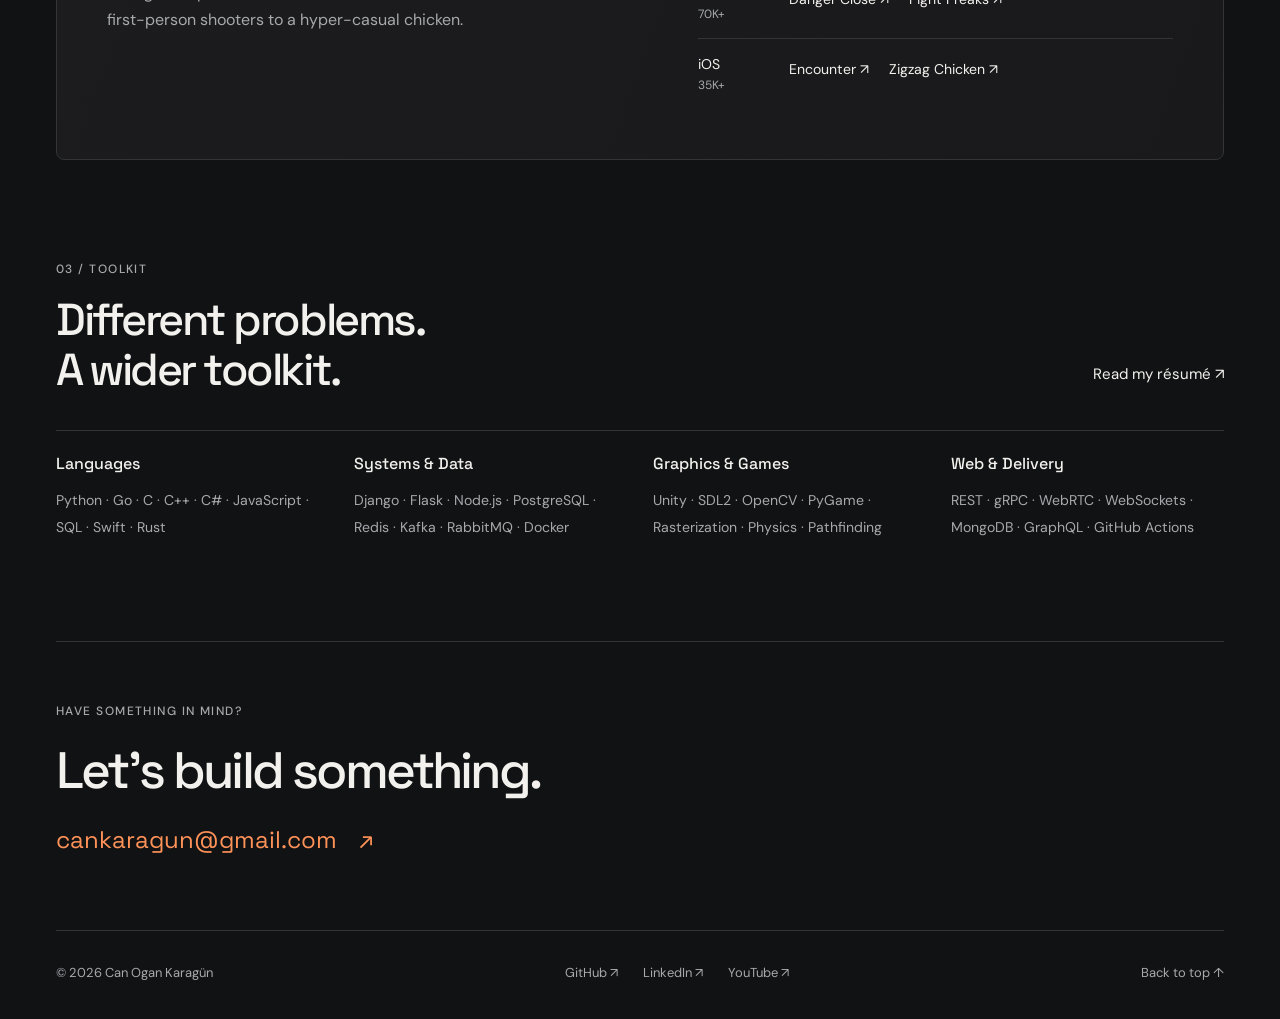
==== commit 721b8616: "Add telecom experience section and improve location readability" ====
--- a/index.html
+++ b/index.html
@@ -105,10 +105,61 @@
           <strong>TechNarts</strong>
         </p>
         <p>
-          <span class="small-label">BASED IN</span> Ankara, Turkey
+          <span class="small-label">BASED IN</span>
+          <strong>Ankara, Turkey</strong>
           <span class="orange-dot" aria-hidden="true">●</span>
         </p>
       </div>
+      <section
+        class="experience wrap"
+        id="experience-section"
+        aria-labelledby="experience-title"
+      >
+        <div class="experience-intro">
+          <p class="eyebrow">01 / IN PRODUCTION</p>
+          <h2 id="experience-title">Modernizing telecom operations.</h2>
+          <p class="experience-role">
+            Software Engineer · TechNarts<br />Sep 2025 – Present
+          </p>
+          <p>
+            STAR Suite, the telecom operations support platform used by
+            Turkcell.
+          </p>
+        </div>
+        <ul class="experience-details">
+          <li>
+            <h3>Platform modernization</h3>
+            <p>
+              Moved from the existing STAR Suite team to a three-engineer
+              modernization team in February 2026, contributing to the rebuild
+              of a large legacy codebase with Django, PostgreSQL, Redis, Kafka,
+              and React.
+            </p>
+          </li>
+          <li>
+            <h3>Data at scale</h3>
+            <p>
+              Migrated telecom datasets ranging from hundreds of thousands to
+              millions of records from MariaDB to redesigned PostgreSQL schemas.
+            </p>
+          </li>
+          <li>
+            <h3>Production performance</h3>
+            <p>
+              Reduced critical page response times from 20–30 seconds to 200–400
+              ms through query optimization, snapshot-based read models, and
+              Redis caching.
+            </p>
+          </li>
+          <li>
+            <h3>Algorithms in practice</h3>
+            <p>
+              Developing graph-based fiber routing and network impact analysis
+              to trace how faults affect connected infrastructure.
+            </p>
+          </li>
+        </ul>
+      </section>
       <section
         class="work wrap"
         id="projects-section"
@@ -116,7 +167,7 @@
       >
         <div class="section-heading">
           <div>
-            <p class="eyebrow">01 / SELECTED WORK</p>
+            <p class="eyebrow">02 / SELECTED WORK</p>
             <h2 id="work-title">From the inside out.</h2>
           </div>
           <p>Systems behind the scenes.<br />Experiments you can see.</p>
@@ -384,7 +435,7 @@
       >
         <div class="section-heading">
           <div>
-            <p class="eyebrow">02 / TOOLKIT</p>
+            <p class="eyebrow">03 / TOOLKIT</p>
             <h2 id="skills-title">Different problems.<br />A wider toolkit.</h2>
           </div>
           <a
@@ -398,15 +449,13 @@
         <div class="skills-grid">
           <div>
             <h3>Languages</h3>
-            <p>
-              Python · Go · C · C++ · C# · JavaScript · SQL · Swift · Rust
-            </p>
+            <p>Python · Go · C · C++ · C# · JavaScript · SQL · Swift · Rust</p>
           </div>
           <div>
             <h3>Systems & Data</h3>
             <p>
-              Django · Flask · Node.js · PostgreSQL · Redis · Kafka ·
-              RabbitMQ · Docker
+              Django · Flask · Node.js · PostgreSQL · Redis · Kafka · RabbitMQ ·
+              Docker
             </p>
           </div>
           <div>
--- a/style.css
+++ b/style.css
@@ -278,15 +278,15 @@
 }
 .context-strip p {
   margin: 0;
-  font-size: 0.88rem;
+  font-size: 1rem;
 }
 .small-label {
   margin-right: 16px;
-  font-size: 0.69rem;
+  font-size: 0.8125rem;
   color: var(--muted);
 }
 .context-strip strong {
-  font-weight: 500;
+  font-weight: 600;
 }
 .orange-dot {
   font-size: 0.55rem;
@@ -687,7 +687,7 @@
     margin-right: 8px;
   }
   .context-strip p {
-    font-size: 0.81rem;
+    font-size: 1rem;
   }
   .work {
     padding-top: 66px;
@@ -858,3 +858,64 @@
     color: #111;
   }
 }
+
+.experience {
+  display: grid;
+  grid-template-columns: minmax(0, 0.85fr) minmax(0, 1.4fr);
+  gap: 64px;
+  padding-top: 72px;
+}
+.experience-intro h2 {
+  font-size: clamp(2rem, 3vw, 2.65rem);
+  max-width: 360px;
+}
+.experience-intro > p:not(.eyebrow) {
+  color: var(--muted);
+  margin: 18px 0 0;
+  max-width: 350px;
+}
+.experience-intro .experience-role {
+  color: var(--text);
+}
+.experience-details {
+  list-style: none;
+  margin: 0;
+  padding: 0;
+}
+.experience-details li {
+  padding: 18px 0;
+  border-top: 1px solid var(--line);
+}
+.experience-details li:first-child {
+  padding-top: 0;
+  border-top: 0;
+}
+.experience-details h3 {
+  font-size: 1.1rem;
+  letter-spacing: -0.02em;
+}
+.experience-details p {
+  margin: 8px 0 0;
+  color: var(--muted);
+  font-size: 1rem;
+}
+@media (max-width: 700px) {
+  .context-strip p {
+    display: flex;
+    flex-wrap: wrap;
+    align-items: baseline;
+    gap: 0 5px;
+  }
+  .context-strip .small-label {
+    flex-basis: 100%;
+    margin: 0 0 3px;
+  }
+  .context-strip {
+    gap: 16px;
+  }
+  .experience {
+    grid-template-columns: 1fr;
+    gap: 28px;
+    padding-top: 48px;
+  }
+}
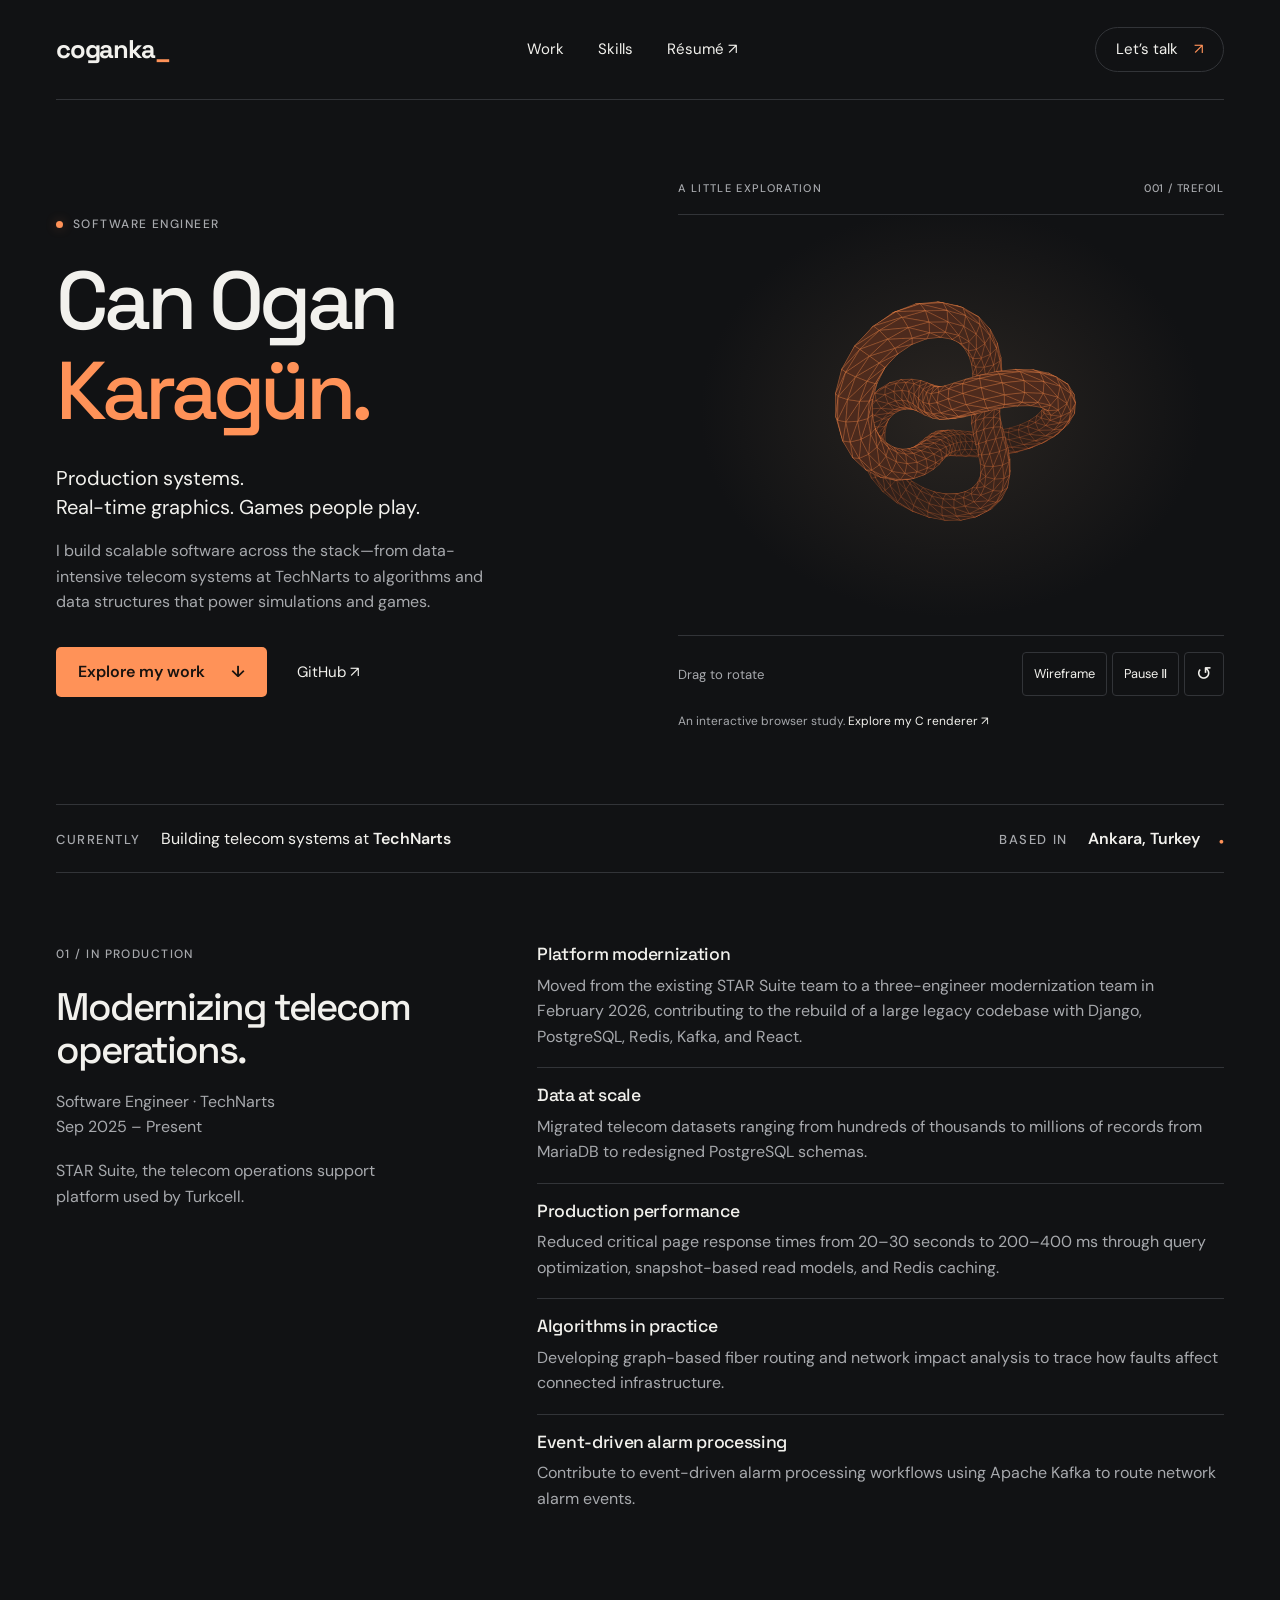
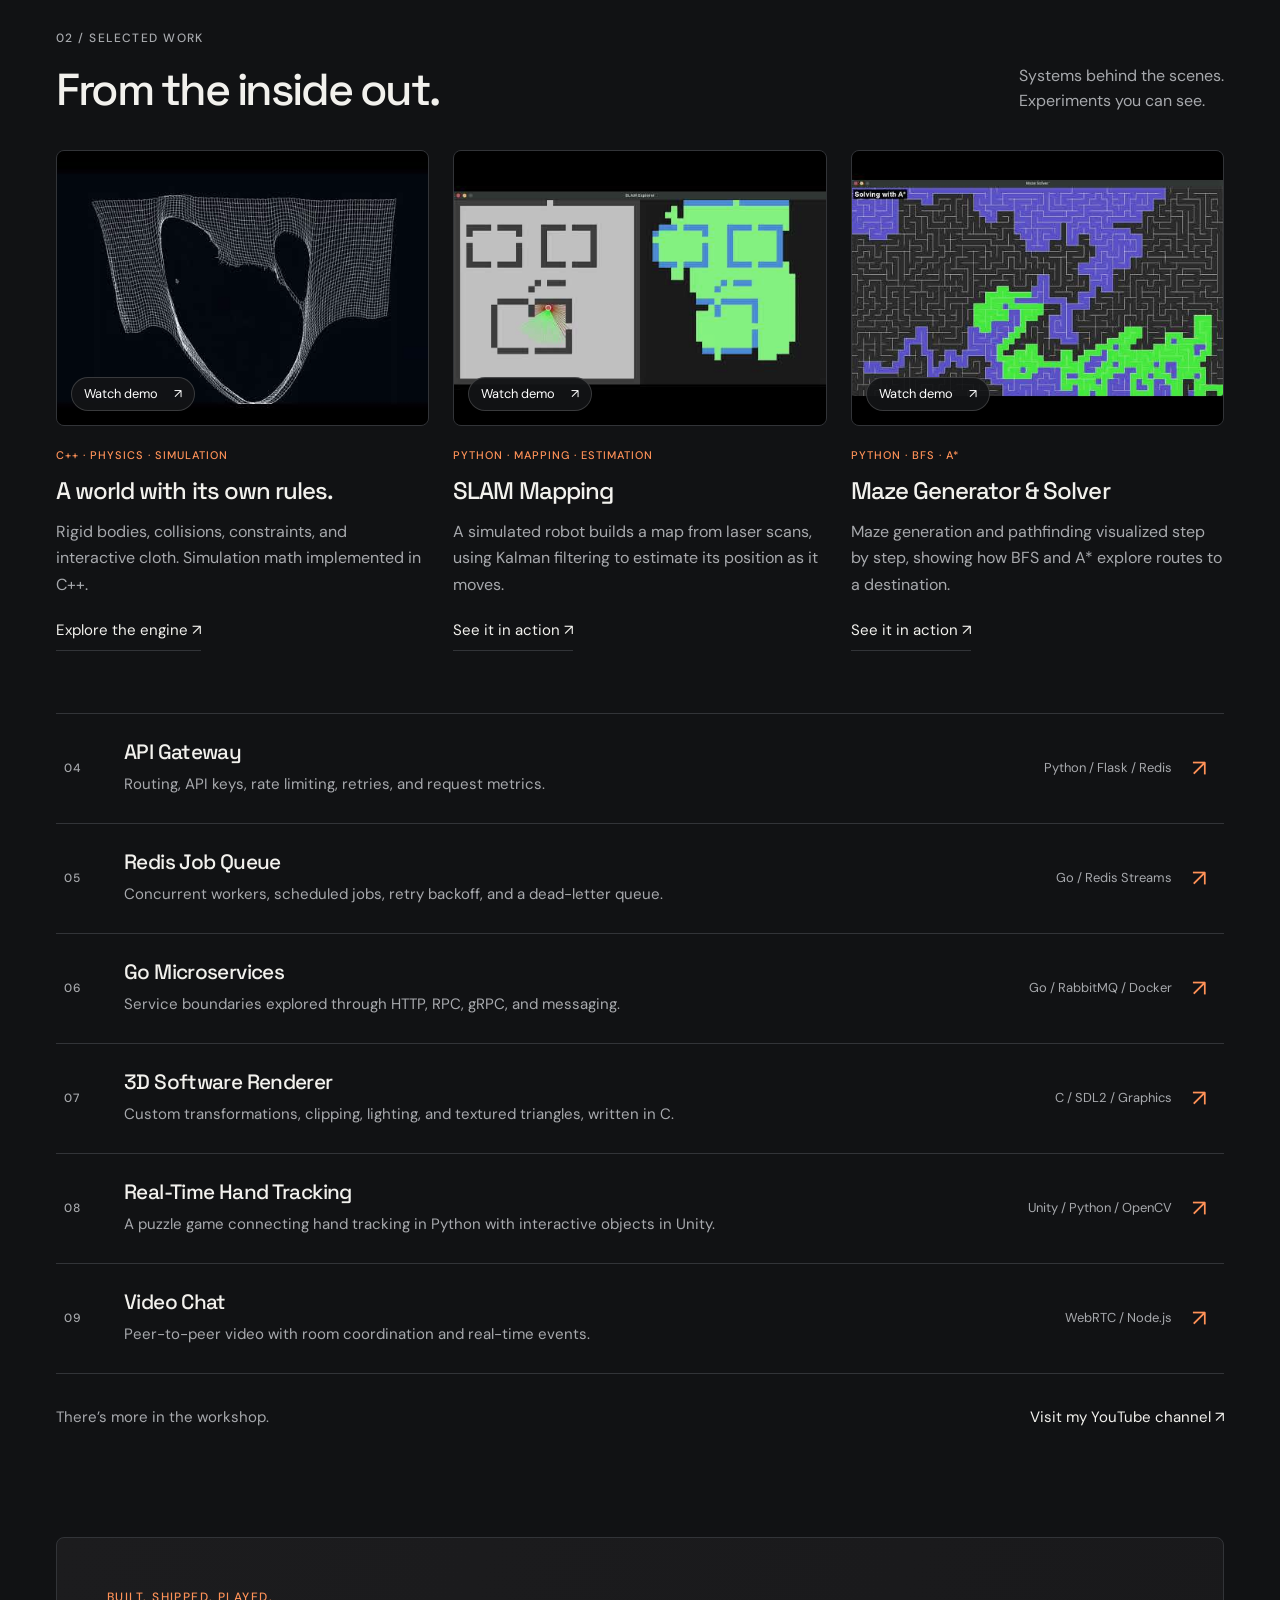
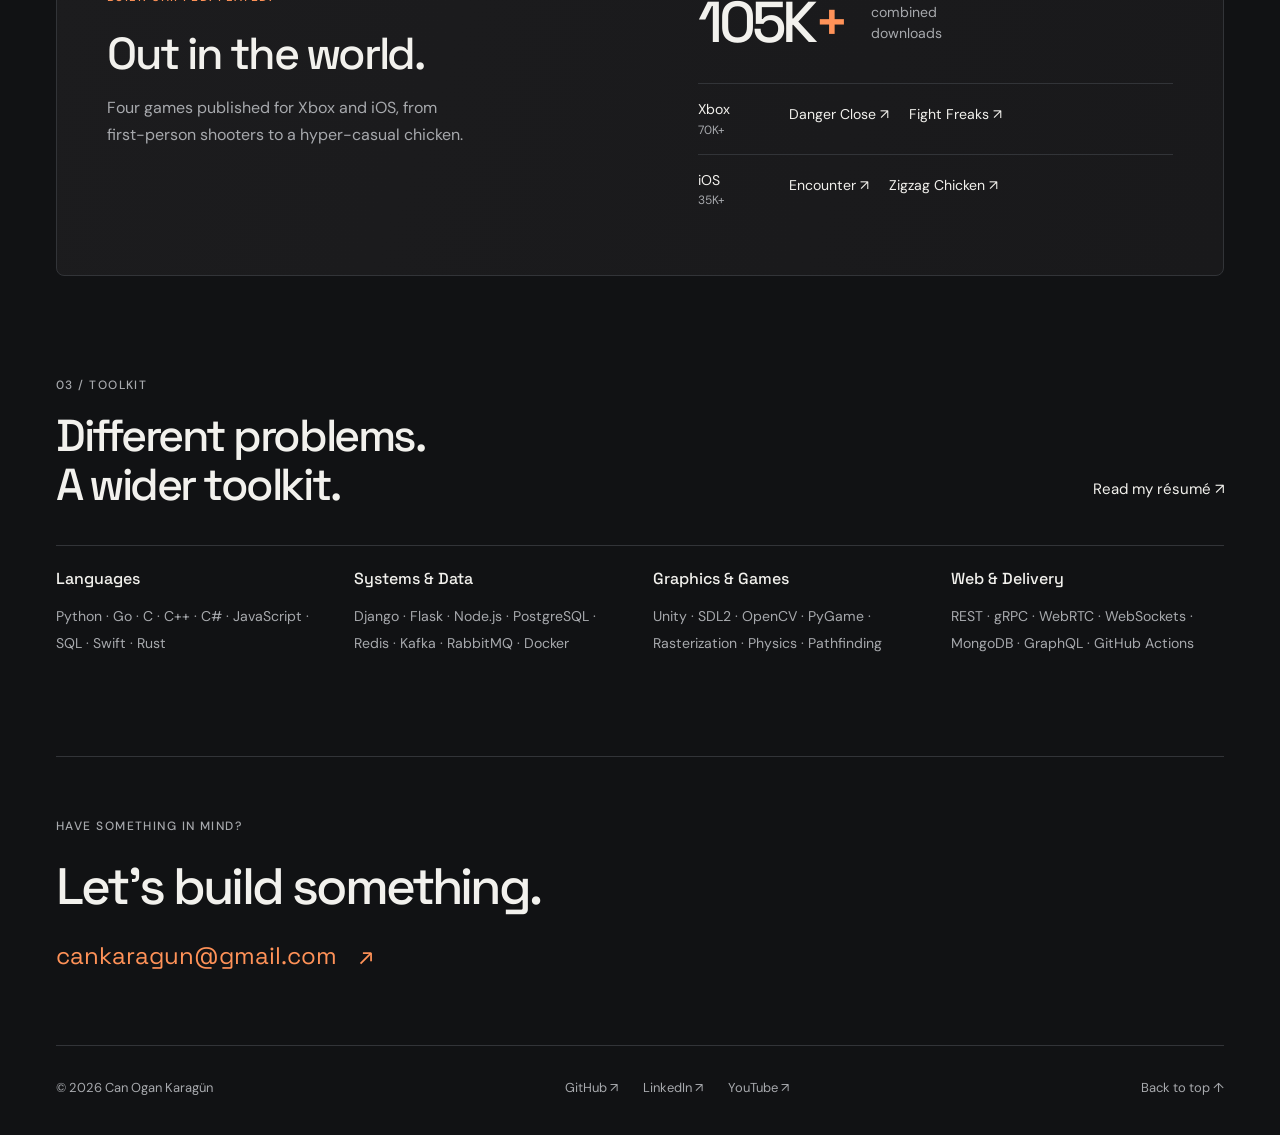
==== commit 53ffec2b: "Add Kafka alarm processing experience and update resume" ====
--- a/index.html
+++ b/index.html
@@ -158,6 +158,13 @@
               to trace how faults affect connected infrastructure.
             </p>
           </li>
+          <li>
+            <h3>Event-driven alarm processing</h3>
+            <p>
+              Contribute to event-driven alarm processing workflows using Apache
+              Kafka to route network alarm events.
+            </p>
+          </li>
         </ul>
       </section>
       <section
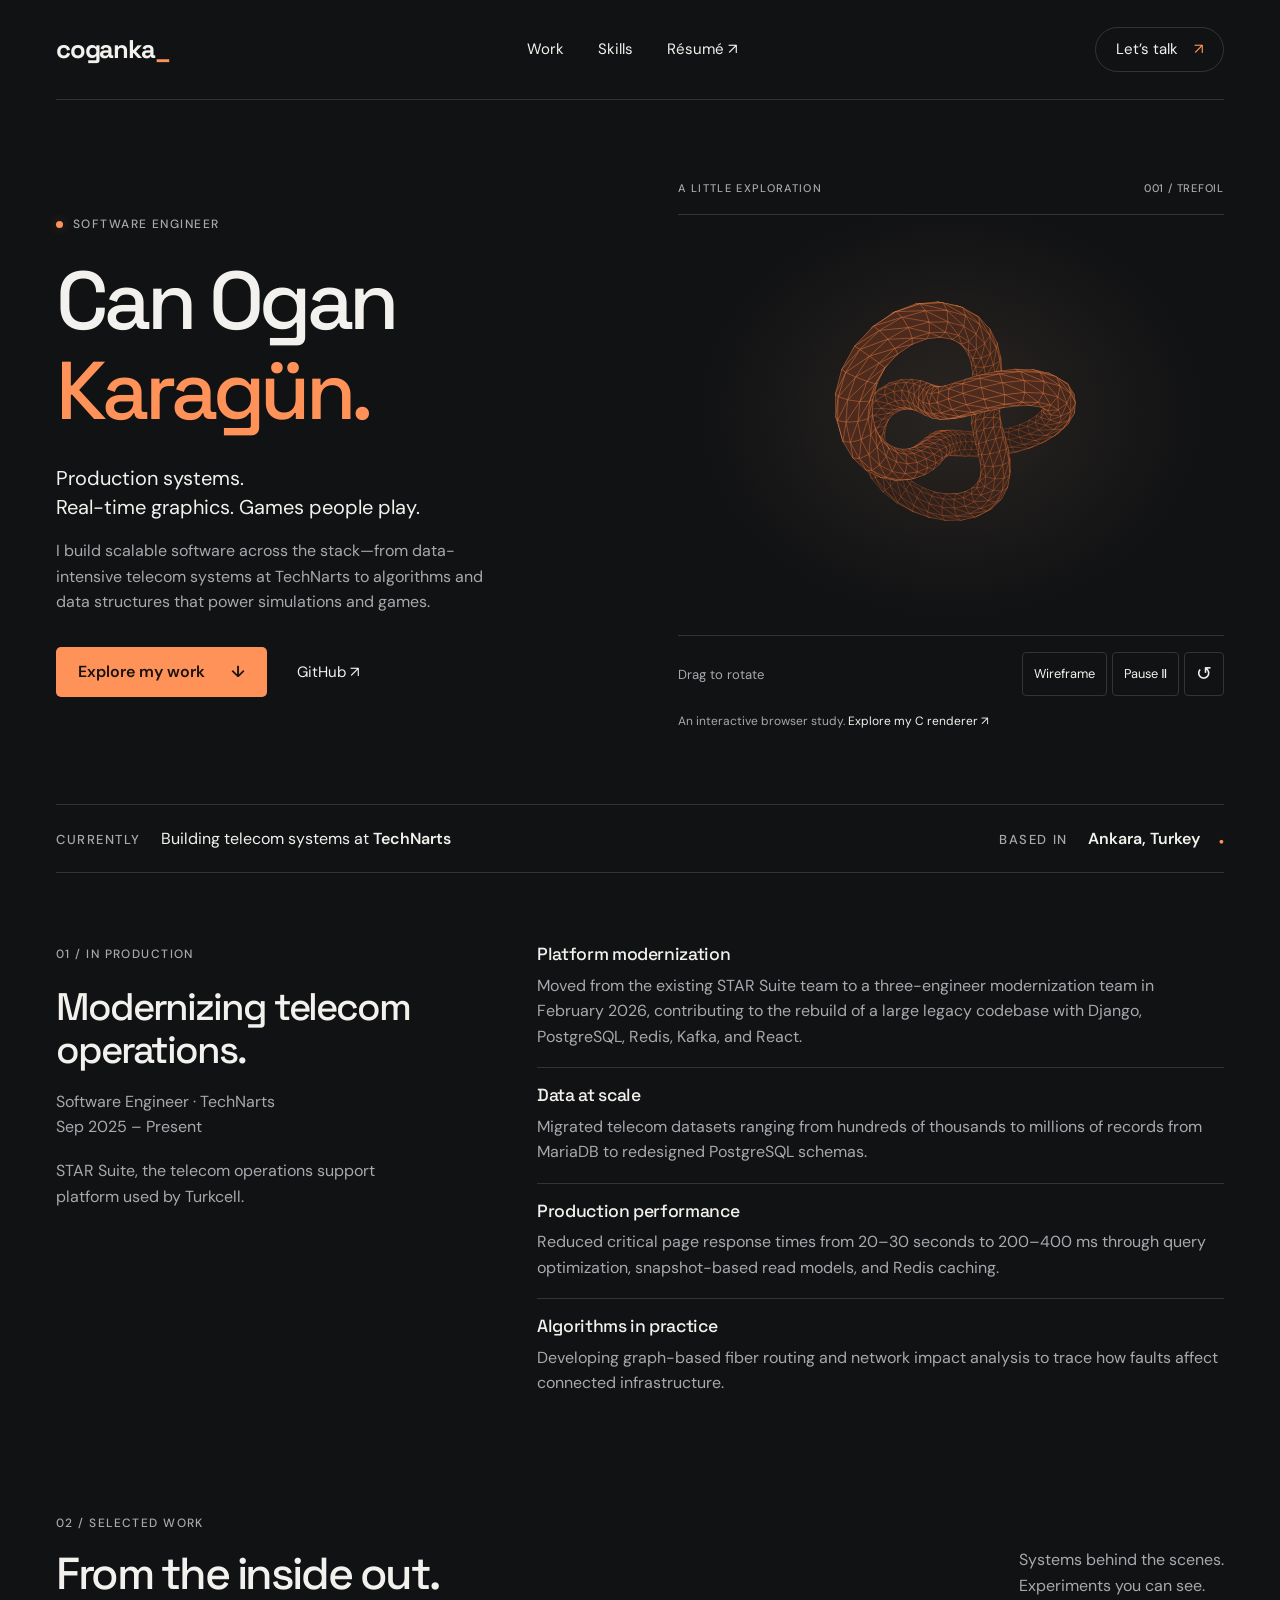
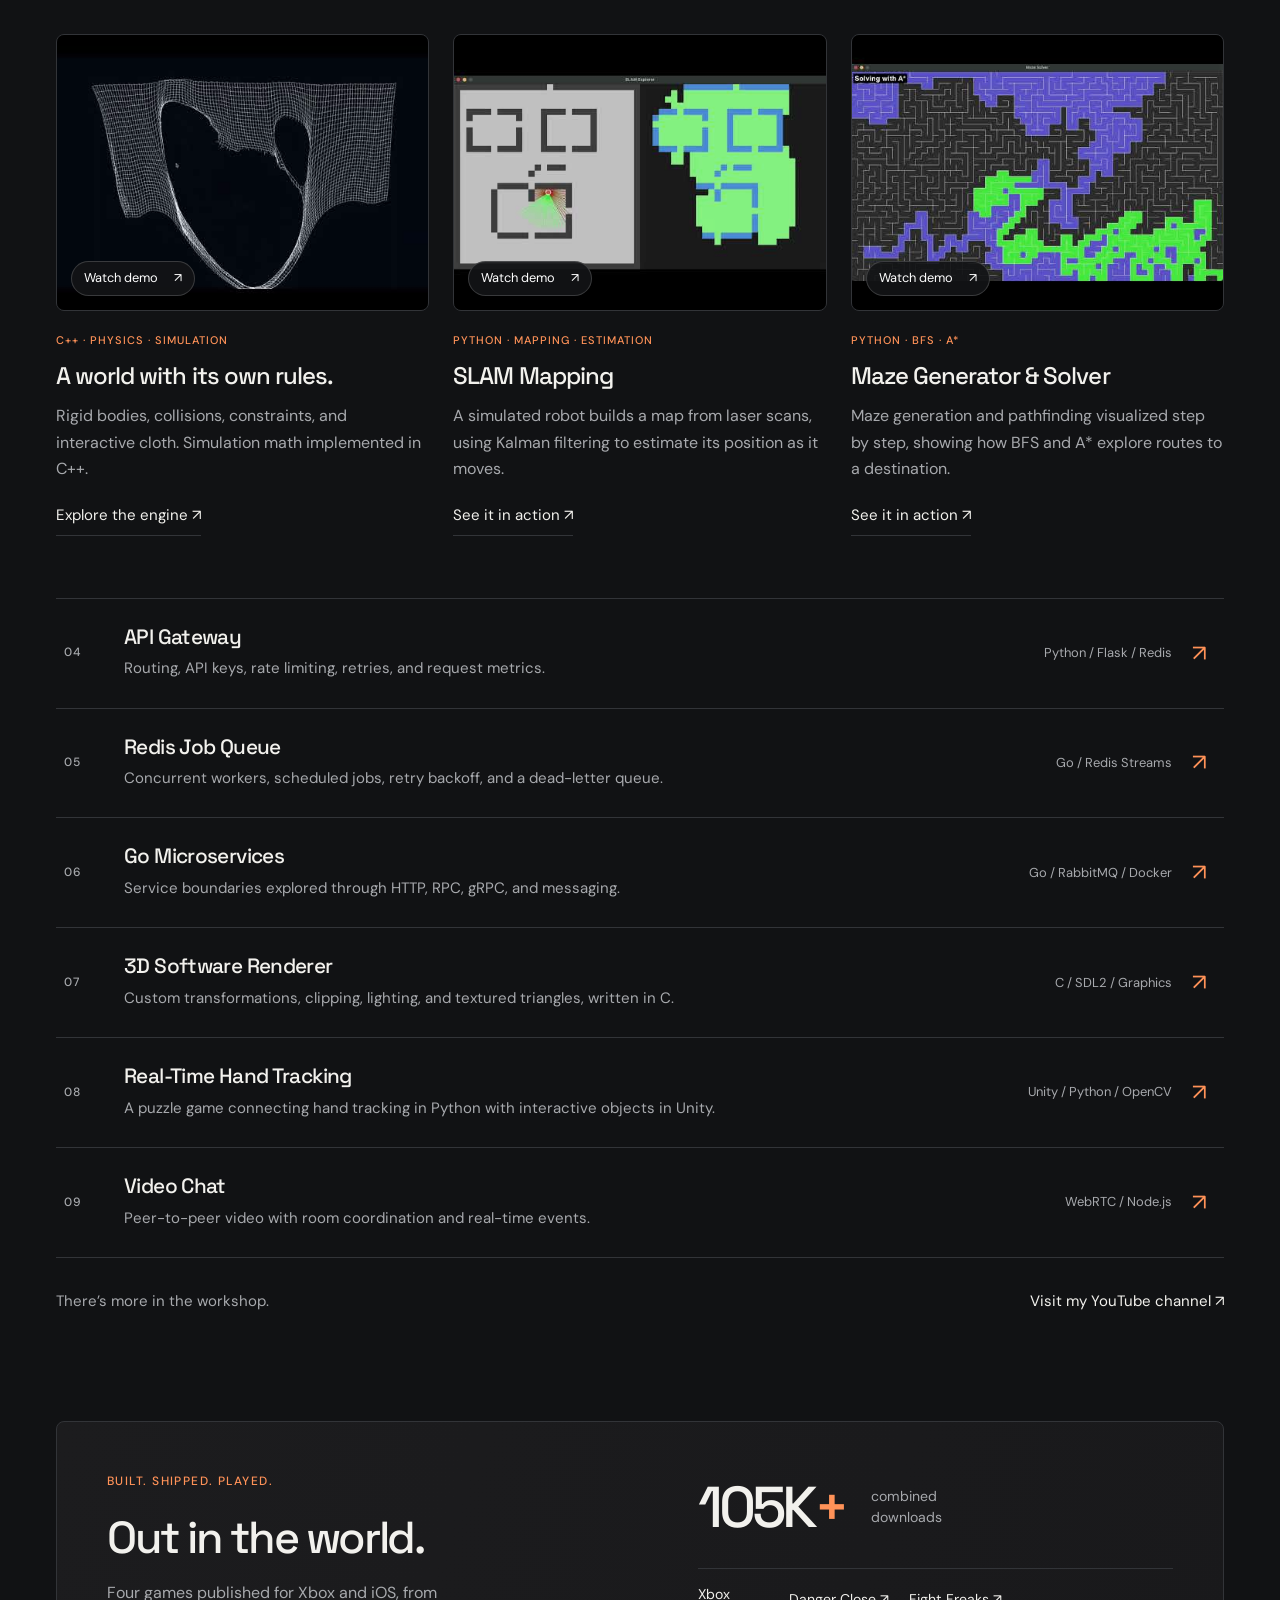
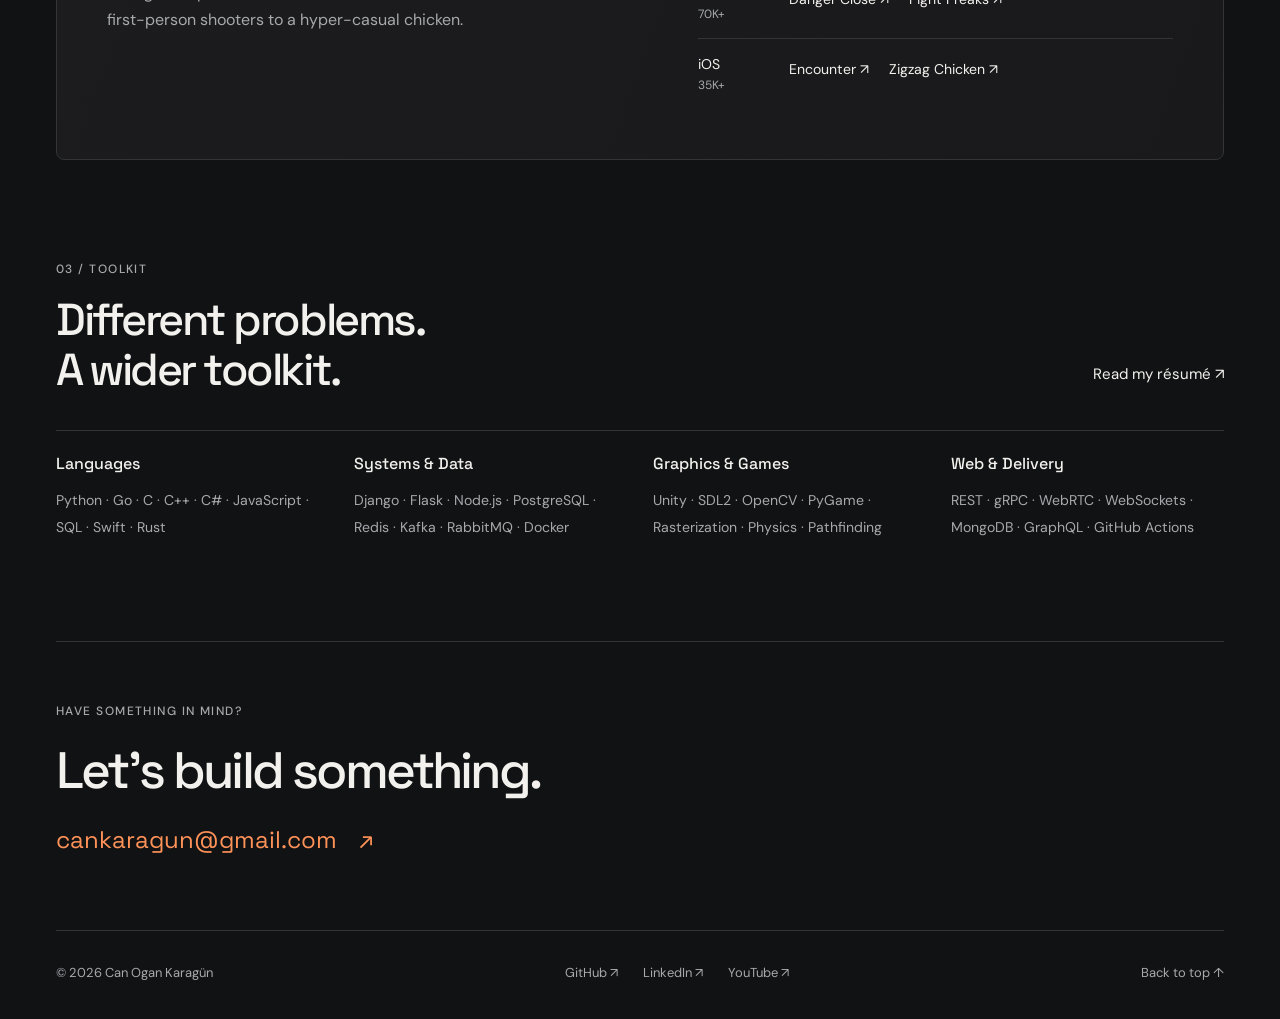
==== commit 6c08abb0: "Remove alarm processing bullet from experience section" ====
--- a/index.html
+++ b/index.html
@@ -158,13 +158,6 @@
               to trace how faults affect connected infrastructure.
             </p>
           </li>
-          <li>
-            <h3>Event-driven alarm processing</h3>
-            <p>
-              Contribute to event-driven alarm processing workflows using Apache
-              Kafka to route network alarm events.
-            </p>
-          </li>
         </ul>
       </section>
       <section
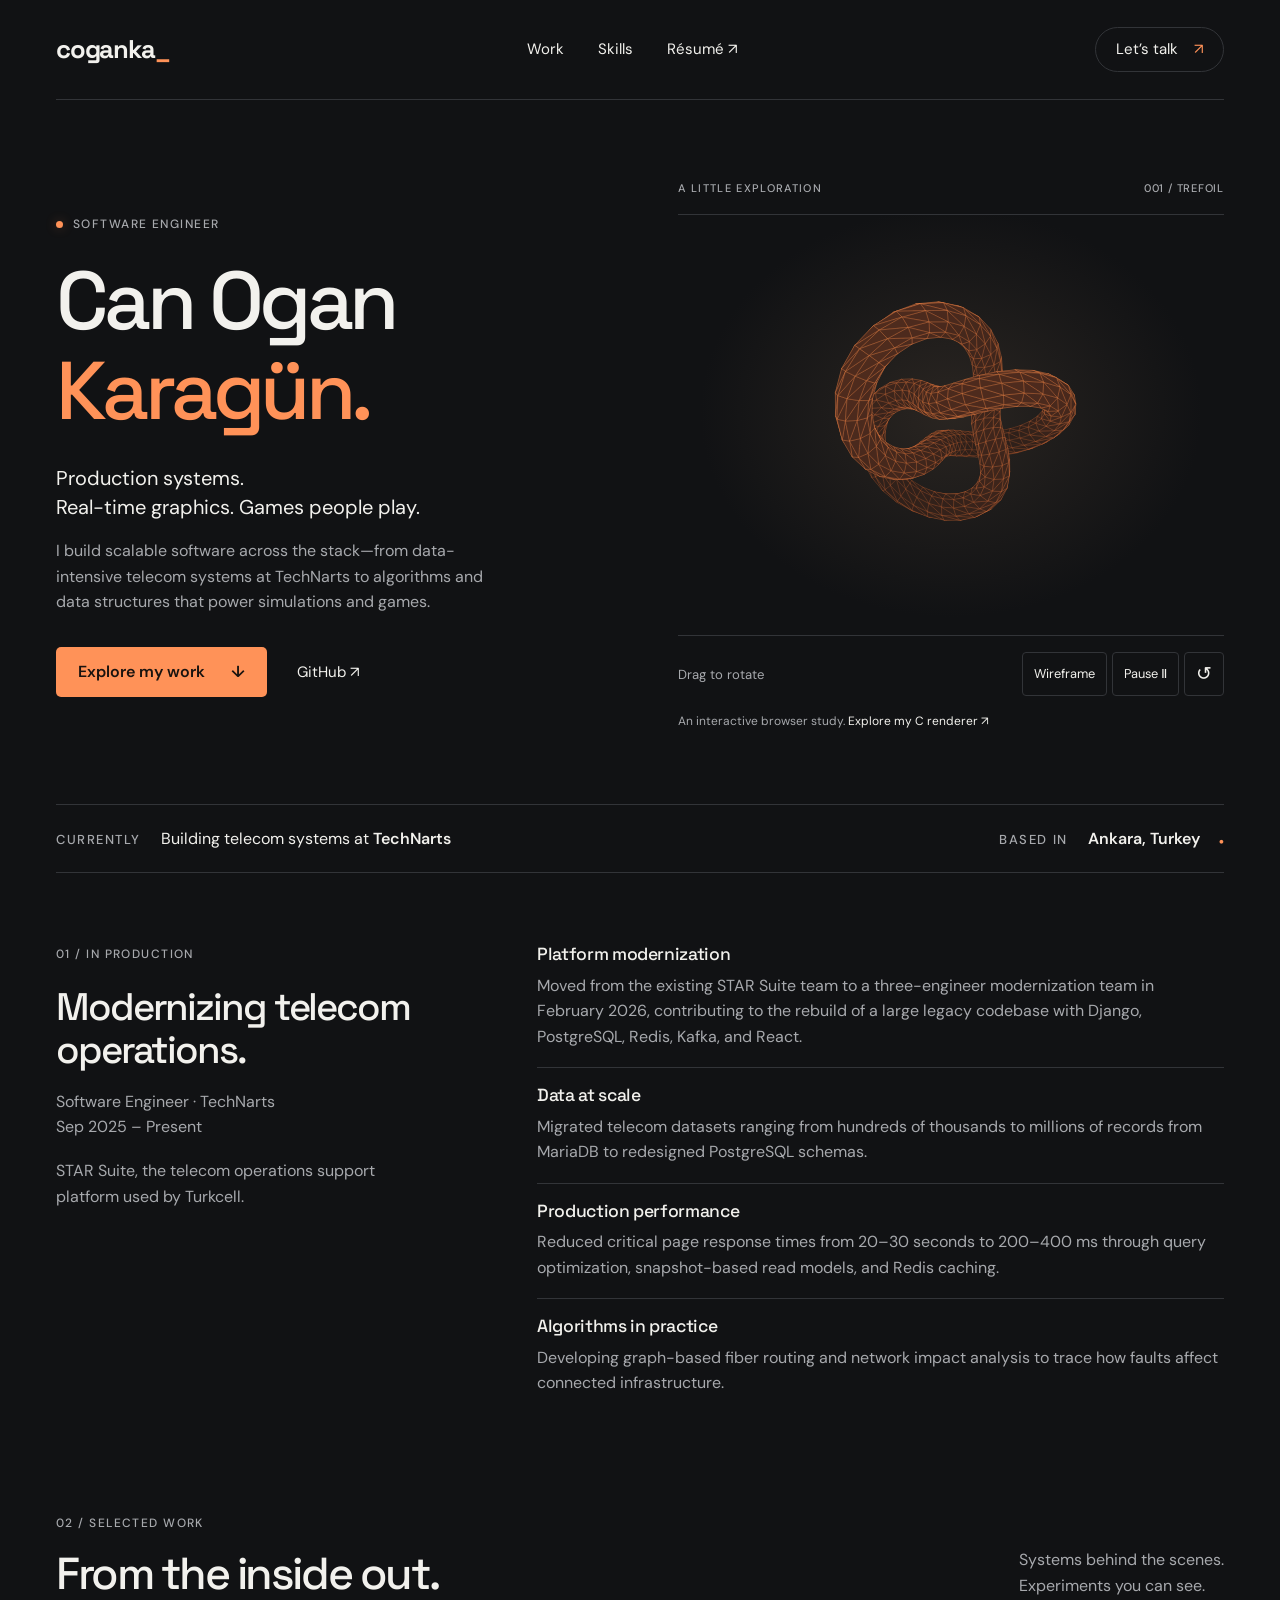
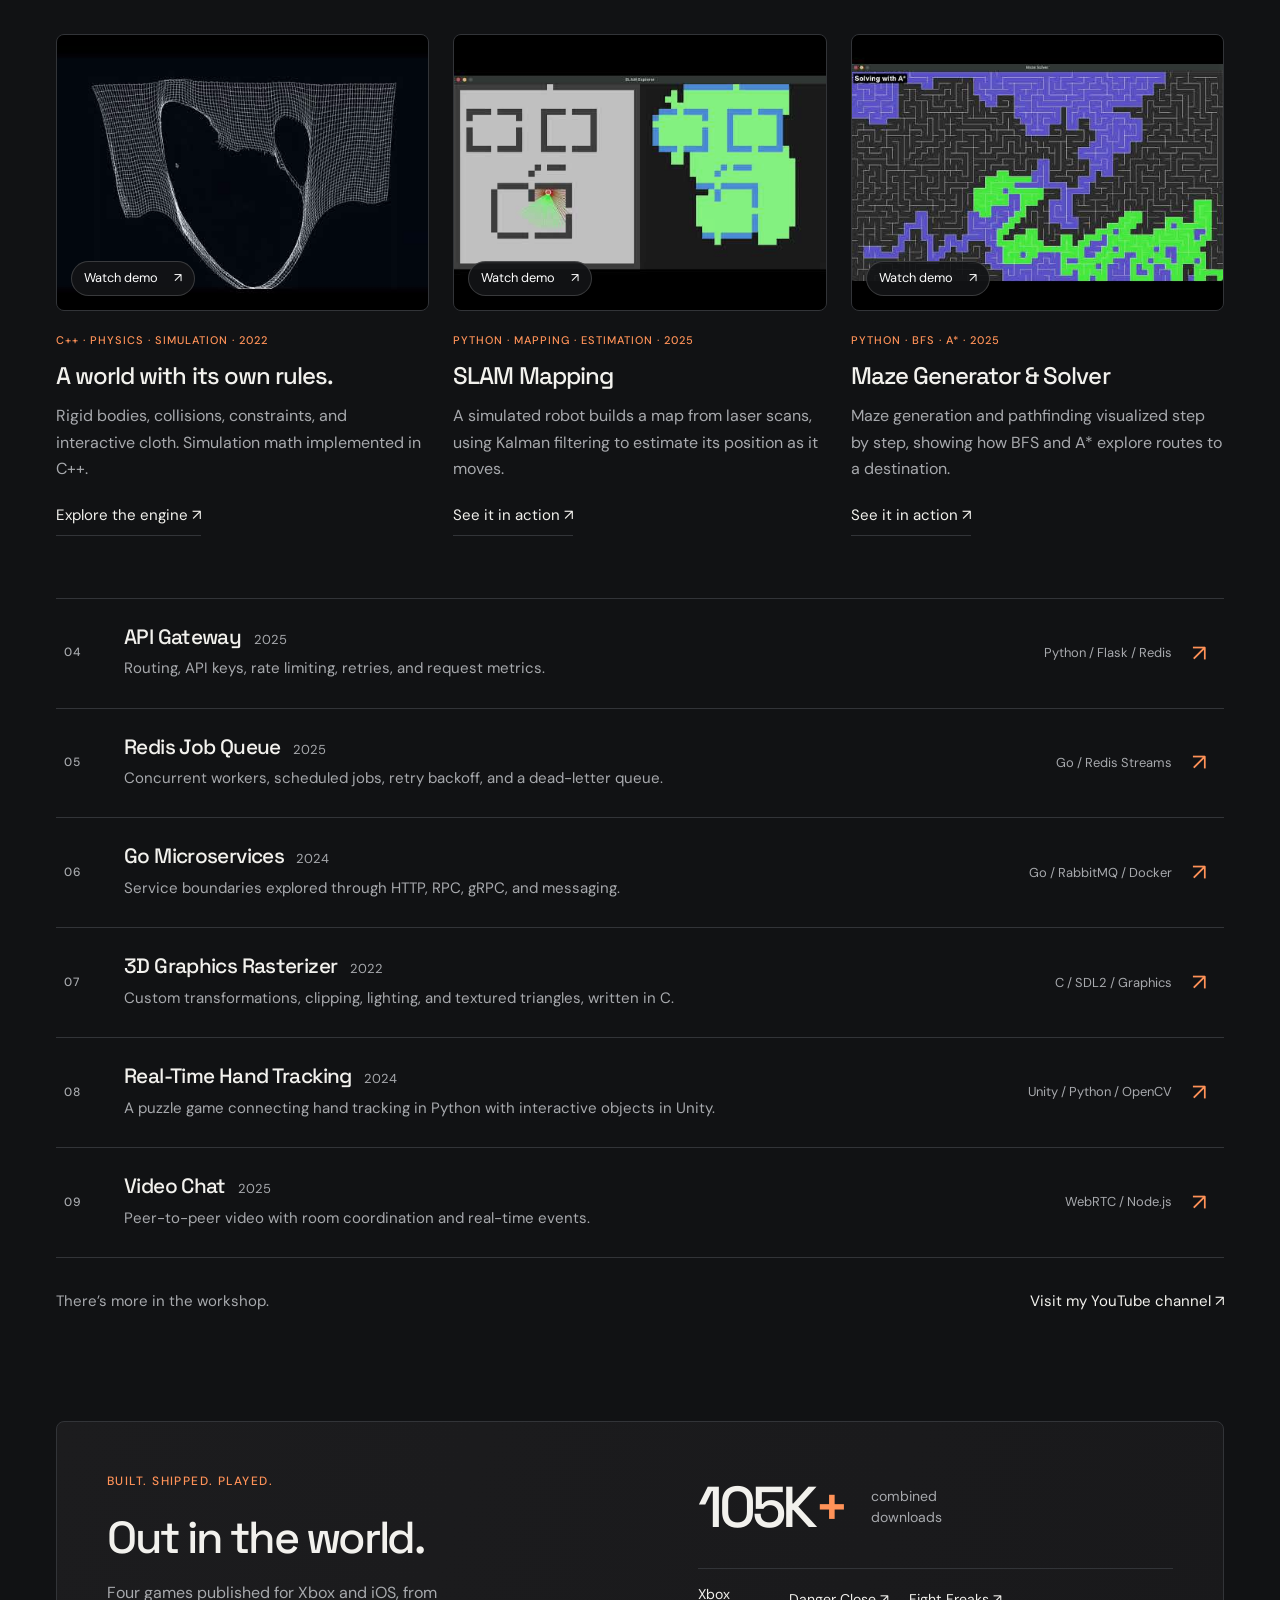
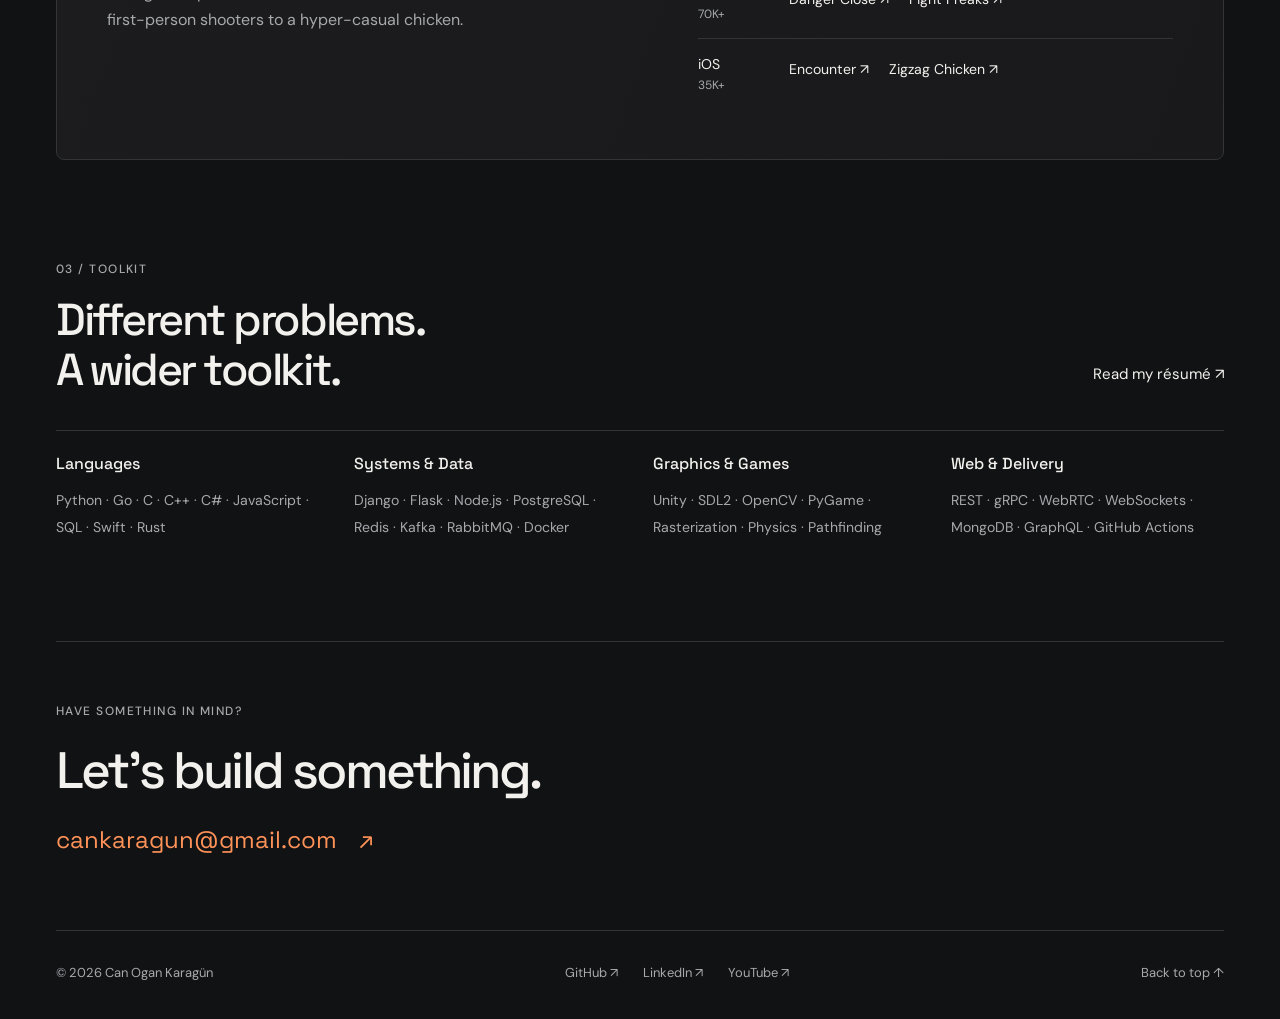
==== commit 3bcf2b27: "Add project years and rename graphics rasterizer" ====
--- a/index.html
+++ b/index.html
@@ -191,7 +191,7 @@
               ></a
             >
             <div class="card-copy">
-              <p class="tagline">C++ · PHYSICS · SIMULATION</p>
+              <p class="tagline">C++ · PHYSICS · SIMULATION · 2022</p>
               <h3>A world with its own rules.</h3>
               <p>
                 Rigid bodies, collisions, constraints, and interactive cloth.
@@ -224,7 +224,7 @@
               ></a
             >
             <div class="card-copy">
-              <p class="tagline">PYTHON · MAPPING · ESTIMATION</p>
+              <p class="tagline">PYTHON · MAPPING · ESTIMATION · 2025</p>
               <h3>SLAM Mapping</h3>
               <p>
                 A simulated robot builds a map from laser scans, using Kalman
@@ -257,7 +257,7 @@
               ></a
             >
             <div class="card-copy">
-              <p class="tagline">PYTHON · BFS · A*</p>
+              <p class="tagline">PYTHON · BFS · A* · 2025</p>
               <h3>Maze Generator & Solver</h3>
               <p>
                 Maze generation and pathfinding visualized step by step, showing
@@ -281,7 +281,7 @@
             rel="noopener"
             ><span class="row-number">04</span>
             <div>
-              <h3>API Gateway</h3>
+              <h3>API Gateway <span class="project-year">2025</span></h3>
               <p>
                 Routing, API keys, rate limiting, retries, and request metrics.
               </p>
@@ -296,7 +296,7 @@
             rel="noopener"
             ><span class="row-number">05</span>
             <div>
-              <h3>Redis Job Queue</h3>
+              <h3>Redis Job Queue <span class="project-year">2025</span></h3>
               <p>
                 Concurrent workers, scheduled jobs, retry backoff, and a
                 dead-letter queue.
@@ -312,7 +312,7 @@
             rel="noopener"
             ><span class="row-number">06</span>
             <div>
-              <h3>Go Microservices</h3>
+              <h3>Go Microservices <span class="project-year">2024</span></h3>
               <p>
                 Service boundaries explored through HTTP, RPC, gRPC, and
                 messaging.
@@ -328,7 +328,9 @@
             rel="noopener"
             ><span class="row-number">07</span>
             <div>
-              <h3>3D Software Renderer</h3>
+              <h3>
+                3D Graphics Rasterizer <span class="project-year">2022</span>
+              </h3>
               <p>
                 Custom transformations, clipping, lighting, and textured
                 triangles, written in C.
@@ -344,7 +346,9 @@
             rel="noopener"
             ><span class="row-number">08</span>
             <div>
-              <h3>Real-Time Hand Tracking</h3>
+              <h3>
+                Real-Time Hand Tracking <span class="project-year">2024</span>
+              </h3>
               <p>
                 A puzzle game connecting hand tracking in Python with
                 interactive objects in Unity.
@@ -360,7 +364,7 @@
             rel="noopener"
             ><span class="row-number">09</span>
             <div>
-              <h3>Video Chat</h3>
+              <h3>Video Chat <span class="project-year">2025</span></h3>
               <p>
                 Peer-to-peer video with room coordination and real-time events.
               </p>
--- a/style.css
+++ b/style.css
@@ -919,3 +919,13 @@
     padding-top: 48px;
   }
 }
+
+.project-year {
+  display: inline-block;
+  margin-left: 8px;
+  font-family: "DM Sans", sans-serif;
+  font-size: 0.8125rem;
+  font-weight: 400;
+  letter-spacing: 0;
+  color: var(--muted);
+}
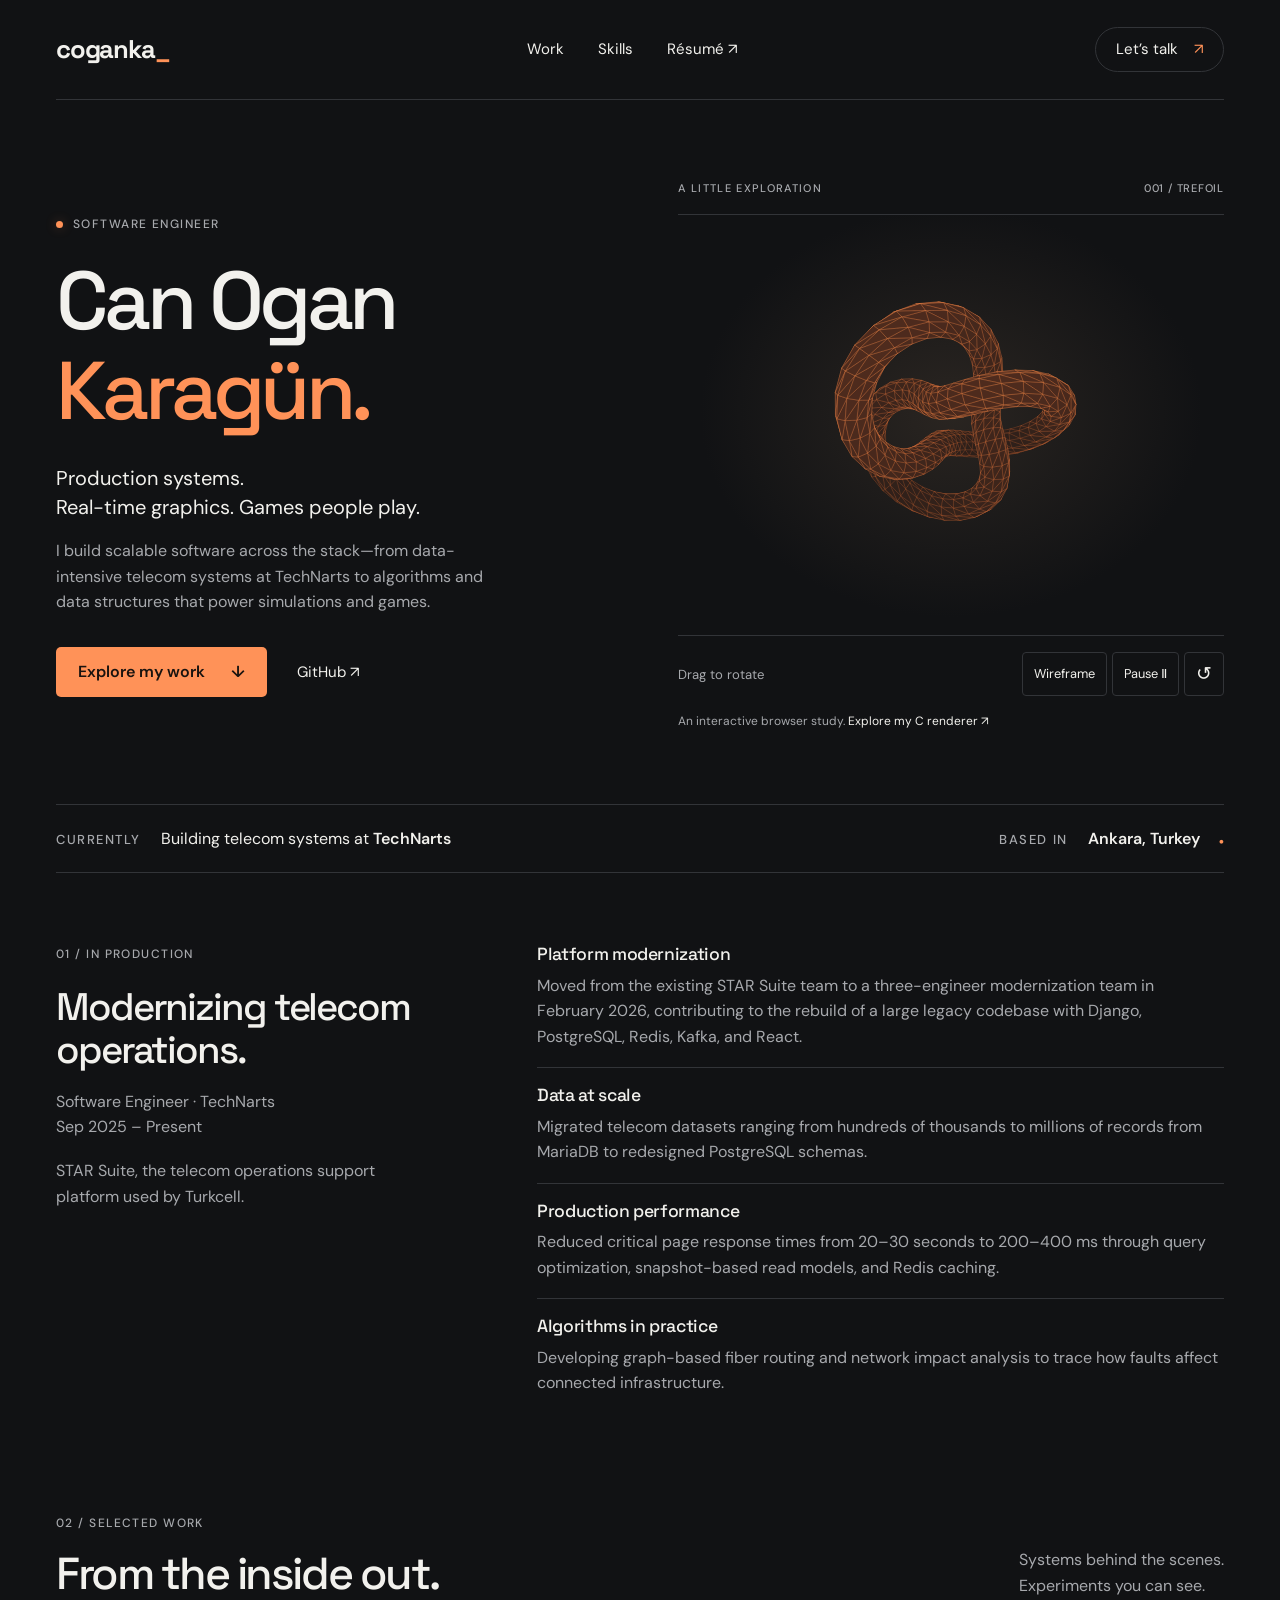
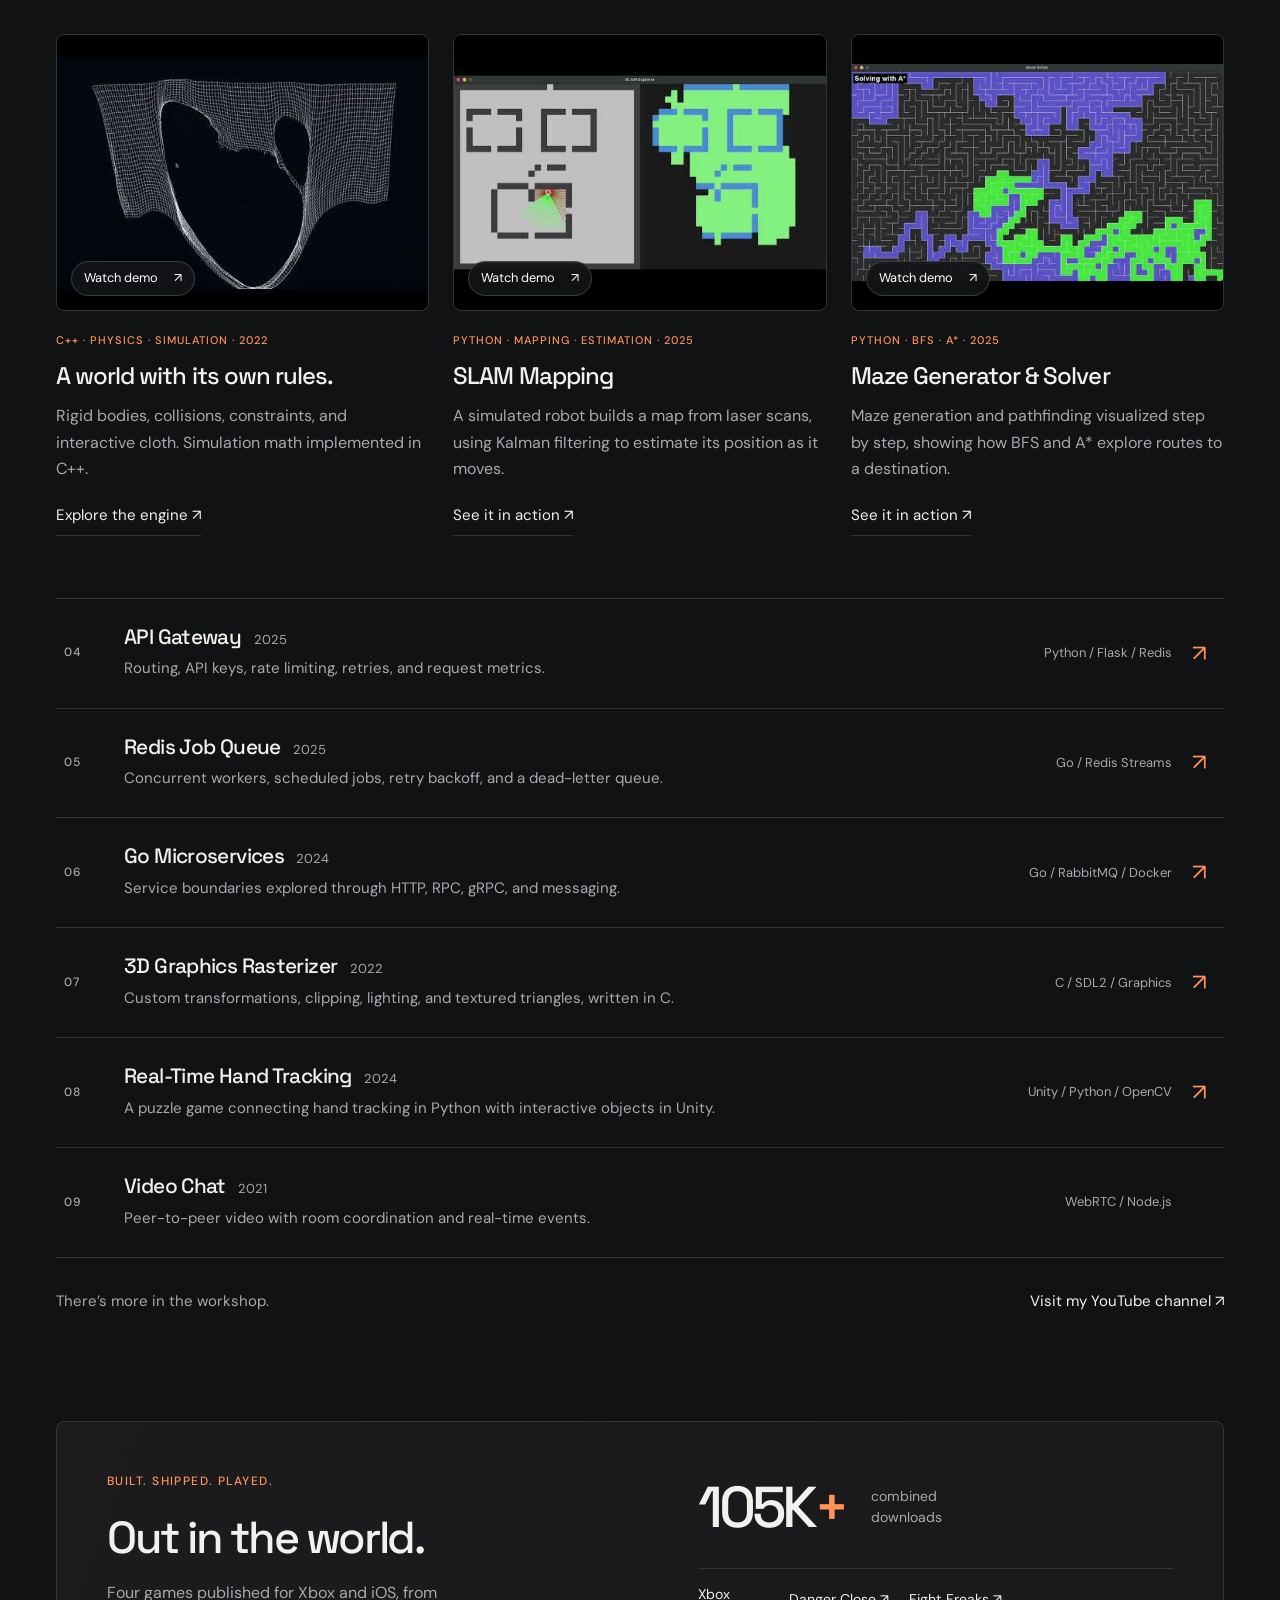
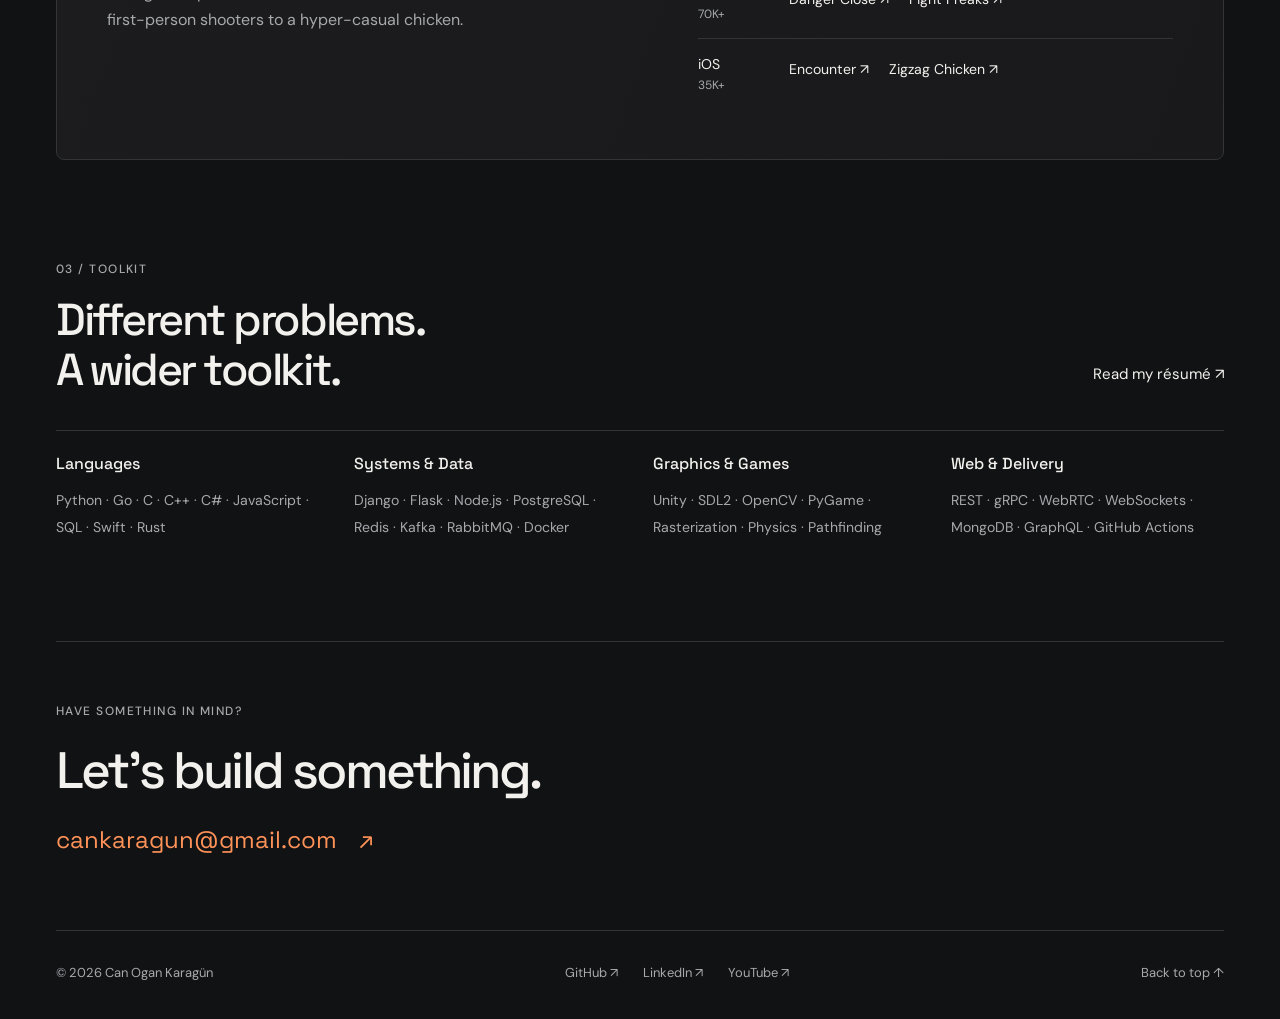
==== commit 4790d4b9: "Correct video chat year and remove project link" ====
--- a/index.html
+++ b/index.html
@@ -357,21 +357,14 @@
             <span class="row-stack">Unity / Python / OpenCV</span
             ><span class="row-arrow" aria-hidden="true">↗</span></a
           >
-          <a
-            class="project-row"
-            href="https://github.com/coganka/videoCall"
-            target="_blank"
-            rel="noopener"
-            ><span class="row-number">09</span>
-            <div>
-              <h3>Video Chat <span class="project-year">2025</span></h3>
-              <p>
-                Peer-to-peer video with room coordination and real-time events.
-              </p>
-            </div>
-            <span class="row-stack">WebRTC / Node.js</span
-            ><span class="row-arrow" aria-hidden="true">↗</span></a
-          >
+          <div class="project-row">
+            <span class="row-number">09</span>
+            <div>
+              <h3>Video Chat <span class="project-year">2021</span></h3>
+              <p>Peer-to-peer video with room coordination and real-time events.</p>
+            </div>
+            <span class="row-stack">WebRTC / Node.js</span>
+          </div>
         </div>
         <div class="more-work">
           <span>There’s more in the workshop.</span
--- a/style.css
+++ b/style.css
@@ -392,7 +392,7 @@
   border-bottom: 1px solid var(--line);
   transition: background 0.2s;
 }
-.project-row:hover {
+a.project-row:hover {
   background: #ffffff04;
 }
 .row-number {
@@ -418,7 +418,7 @@
   color: var(--accent);
   transition: transform 0.2s;
 }
-.project-row:hover .row-arrow {
+a.project-row:hover .row-arrow {
   transform: translate(3px, -3px);
 }
 .more-work {
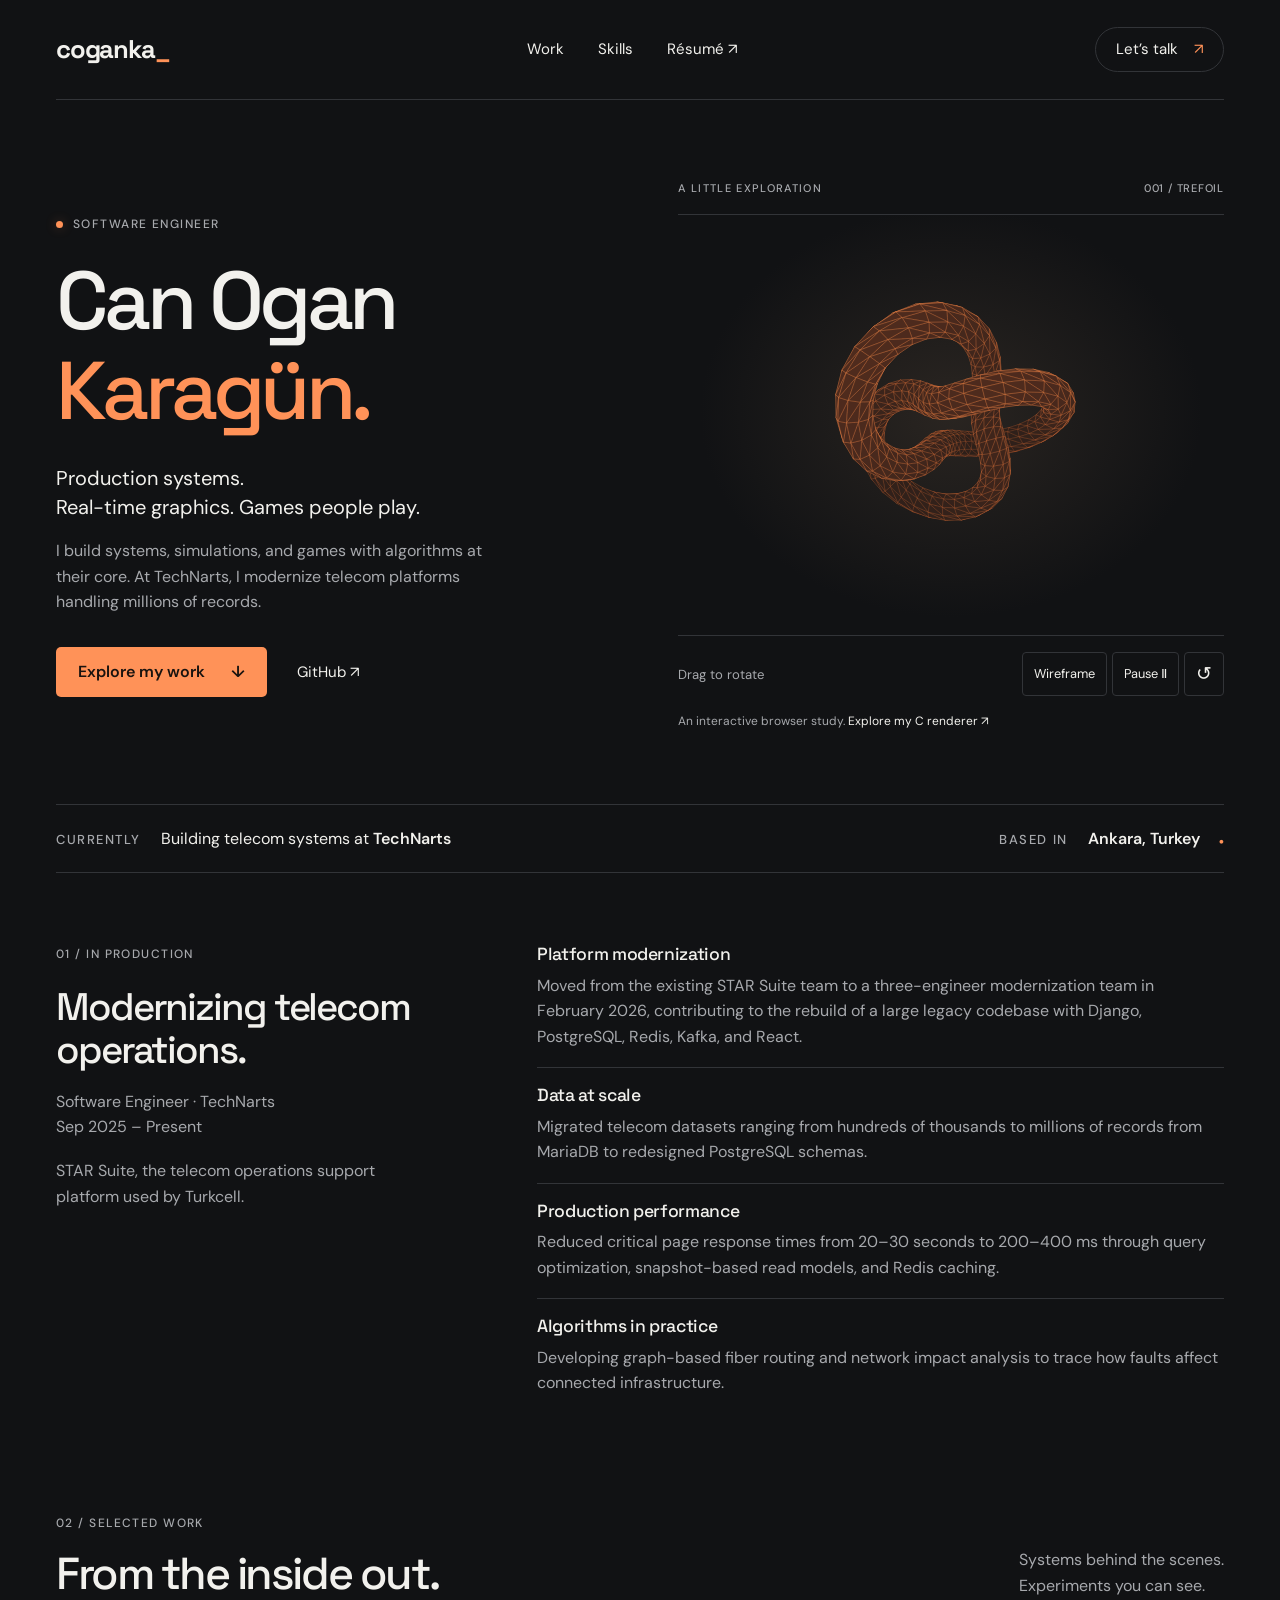
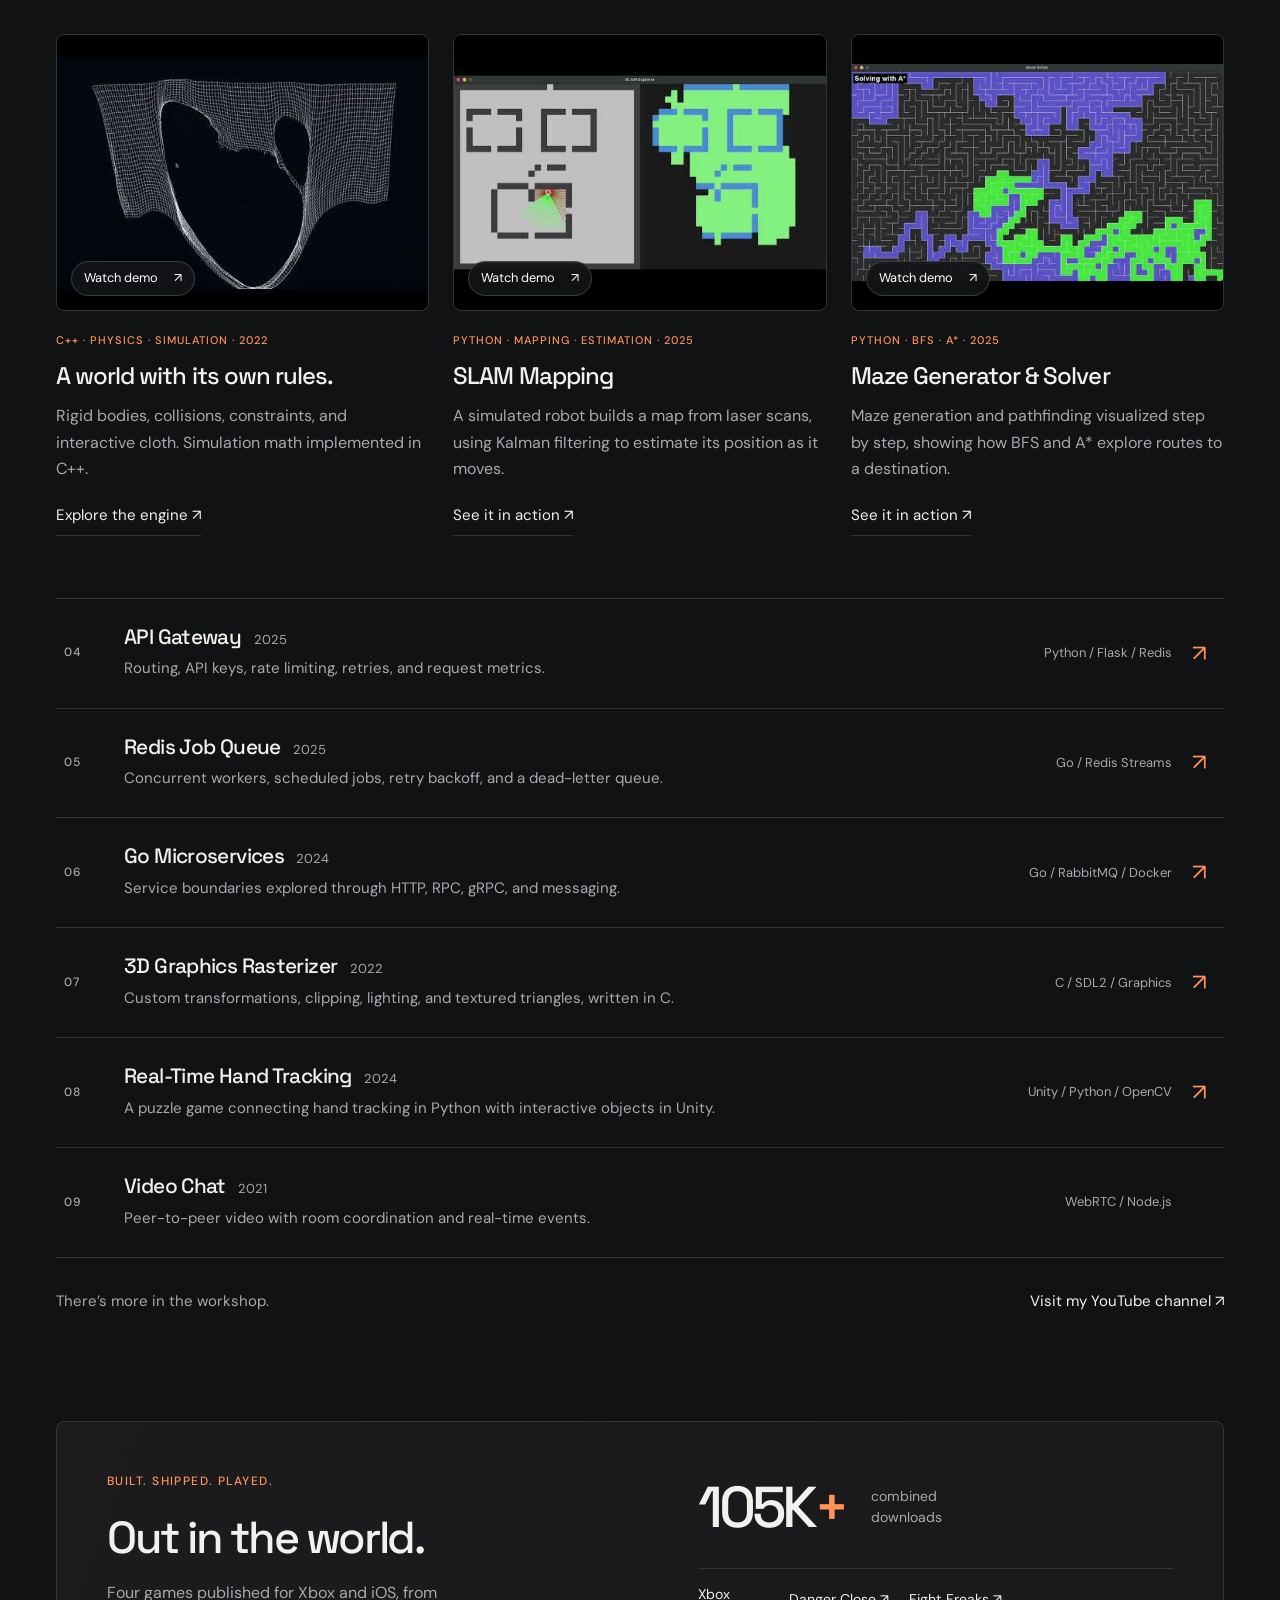
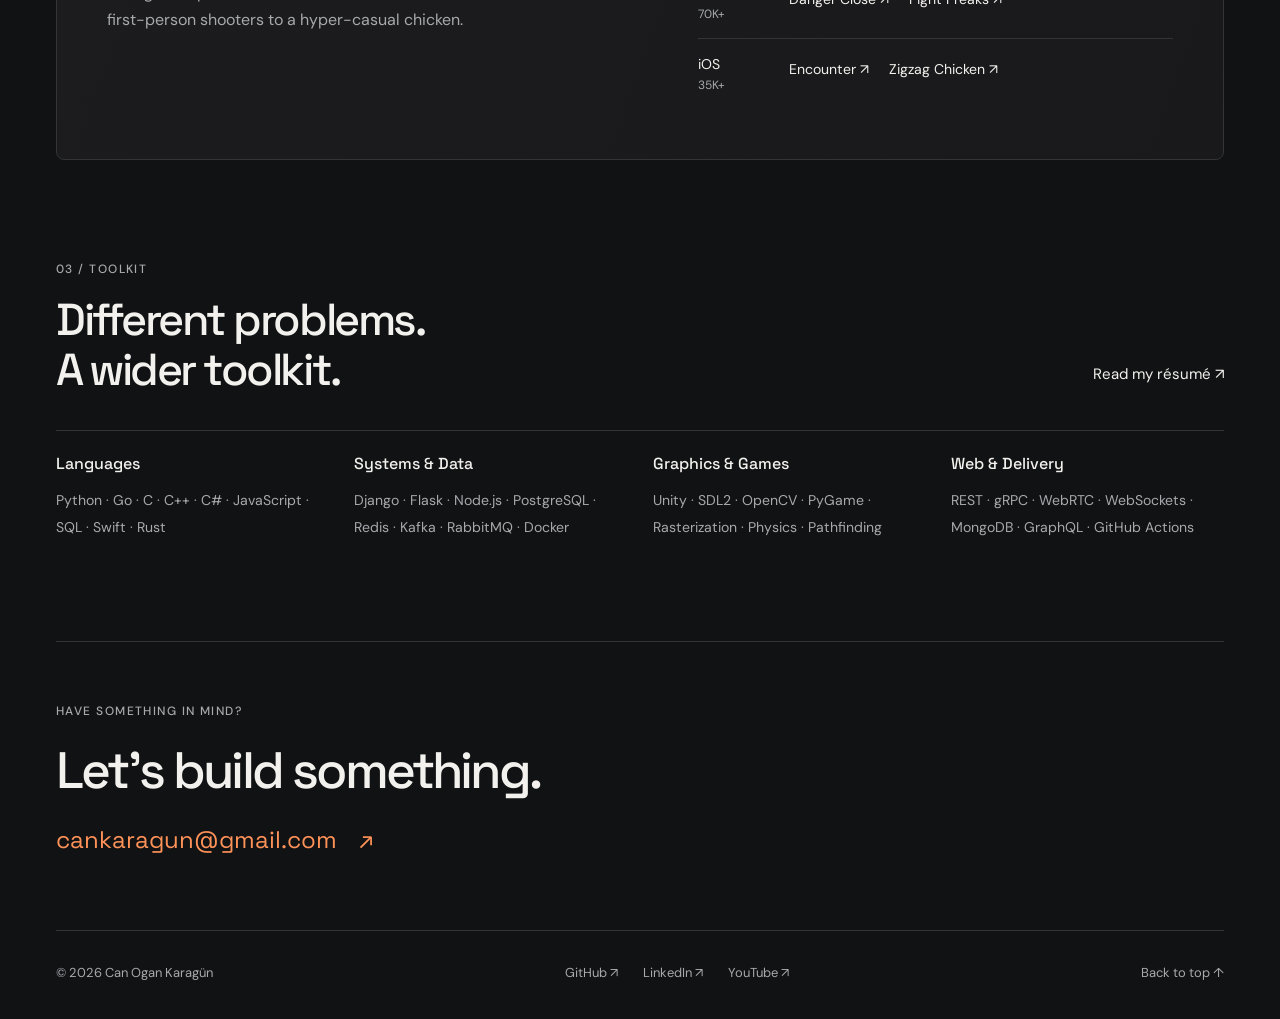
==== commit ed3e138b: "Refine portfolio introduction" ====
--- a/index.html
+++ b/index.html
@@ -46,9 +46,8 @@
             Production systems.<br />Real-time graphics. Games people play.
           </p>
           <p class="hero-description">
-            I build scalable software across the stack—from data-intensive
-            telecom systems at TechNarts to algorithms and data structures that
-            power simulations and games.
+            I build systems, simulations, and games with algorithms at their core.
+            At TechNarts, I modernize telecom platforms handling millions of records.
           </p>
           <div class="hero-actions">
             <a class="button primary" href="#projects-section"
